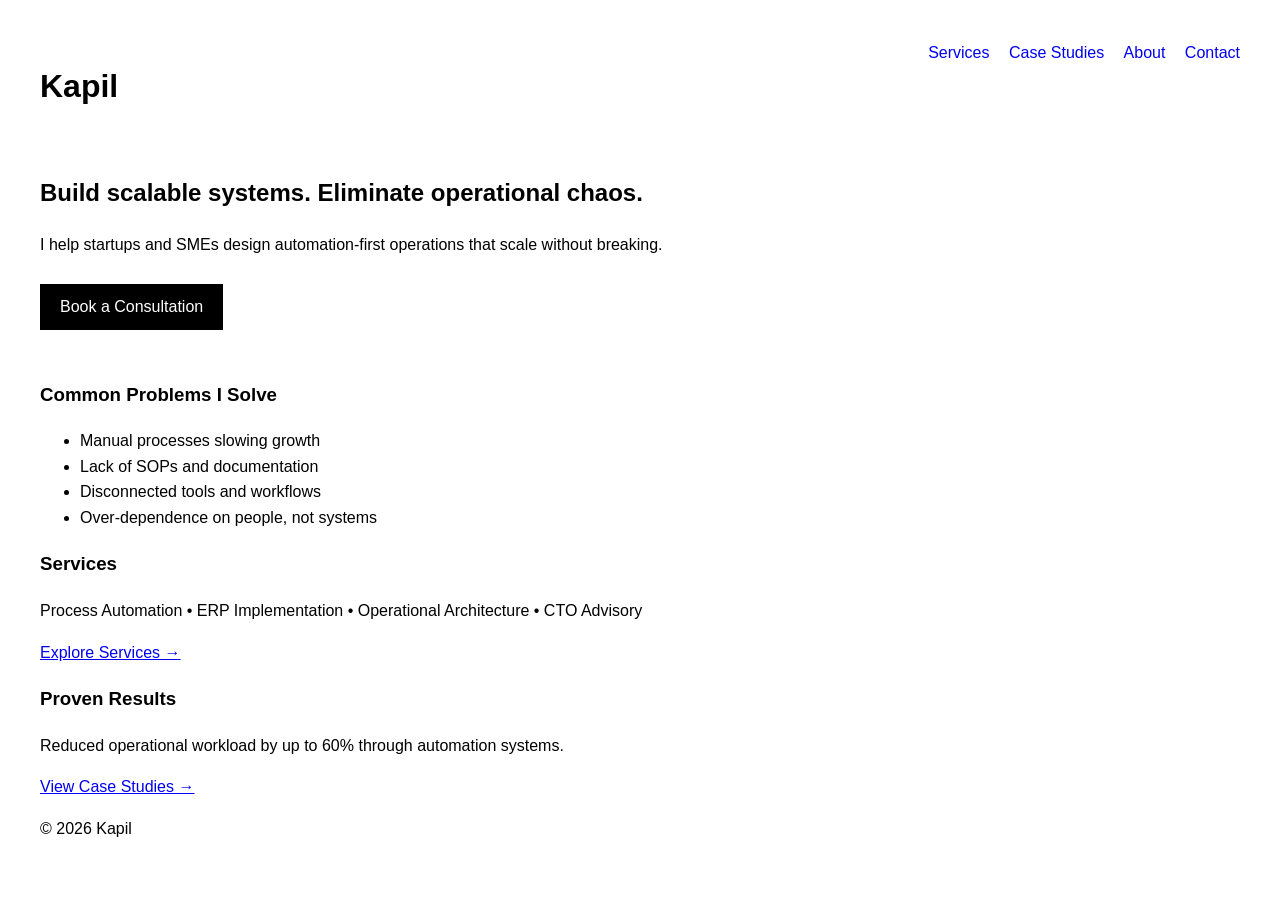
==== index.html @ b172c92c "initial services profile" ====
<!DOCTYPE html>
<html lang="en">
<head>
  <meta charset="UTF-8">
  <title>Kapil | Automation & Systems Consultant</title>
  <link rel="stylesheet" href="css/styles.css">
</head>
<body>

<header>
  <h1>Kapil</h1>
  <nav>
    <a href="services.html">Services</a>
    <a href="case-studies.html">Case Studies</a>
    <a href="about.html">About</a>
    <a href="contact.html">Contact</a>
  </nav>
</header>

<section class="hero">
  <h2>Build scalable systems. Eliminate operational chaos.</h2>
  <p>I help startups and SMEs design automation-first operations that scale without breaking.</p>
  <a href="contact.html" class="cta">Book a Consultation</a>
</section>

<section>
  <h3>Common Problems I Solve</h3>
  <ul>
    <li>Manual processes slowing growth</li>
    <li>Lack of SOPs and documentation</li>
    <li>Disconnected tools and workflows</li>
    <li>Over-dependence on people, not systems</li>
  </ul>
</section>

<section>
  <h3>Services</h3>
  <p>Process Automation • ERP Implementation • Operational Architecture • CTO Advisory</p>
  <a href="services.html">Explore Services →</a>
</section>

<section>
  <h3>Proven Results</h3>
  <p>Reduced operational workload by up to 60% through automation systems.</p>
  <a href="case-studies.html">View Case Studies →</a>
</section>

<footer>
  <p>© 2026 Kapil</p>
</footer>

</body>
</html>
---- css/styles.css ----
body {
  font-family: Arial, sans-serif;
  margin: 40px;
  line-height: 1.6;
}

header {
  display: flex;
  justify-content: space-between;
  margin-bottom: 40px;
}

nav a {
  margin-left: 15px;
  text-decoration: none;
}

.hero {
  margin-bottom: 50px;
}

.cta {
  display: inline-block;
  margin-top: 10px;
  padding: 10px 20px;
  background: black;
  color: white;
  text-decoration: none;
}
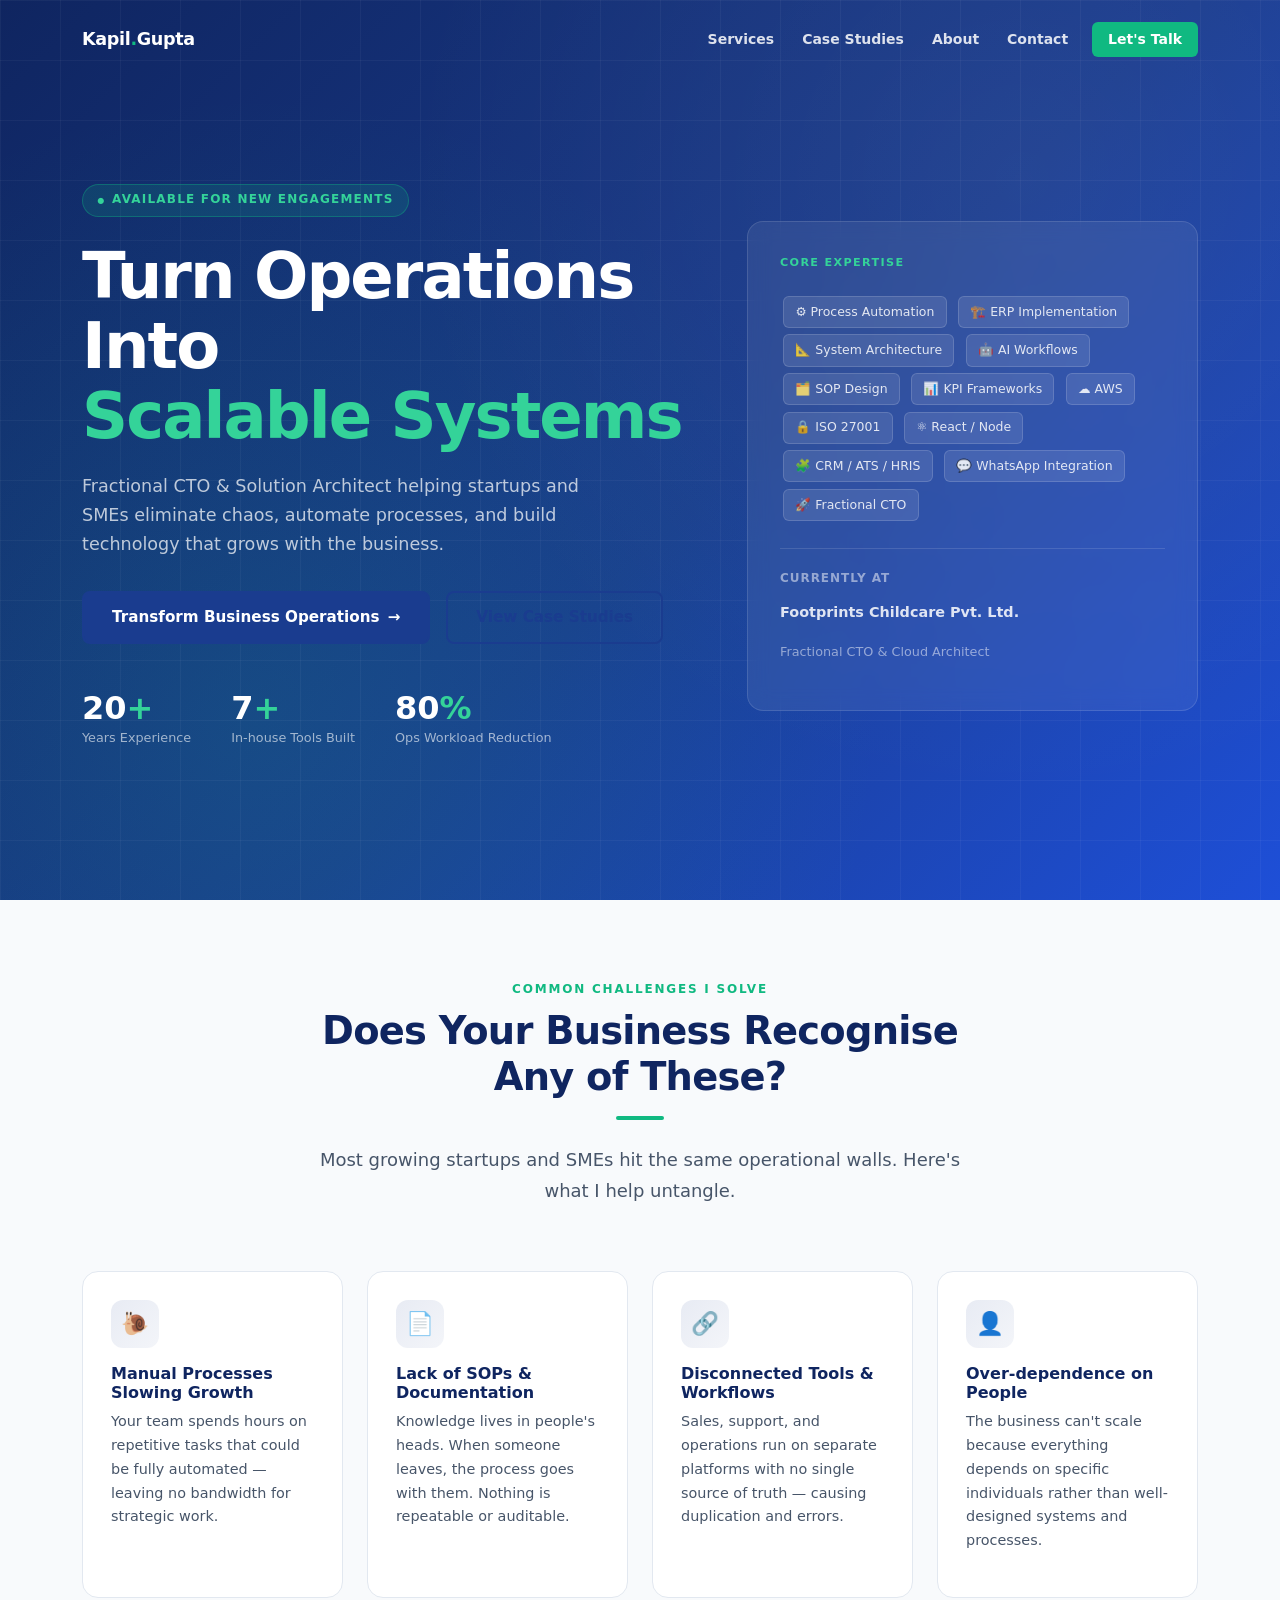
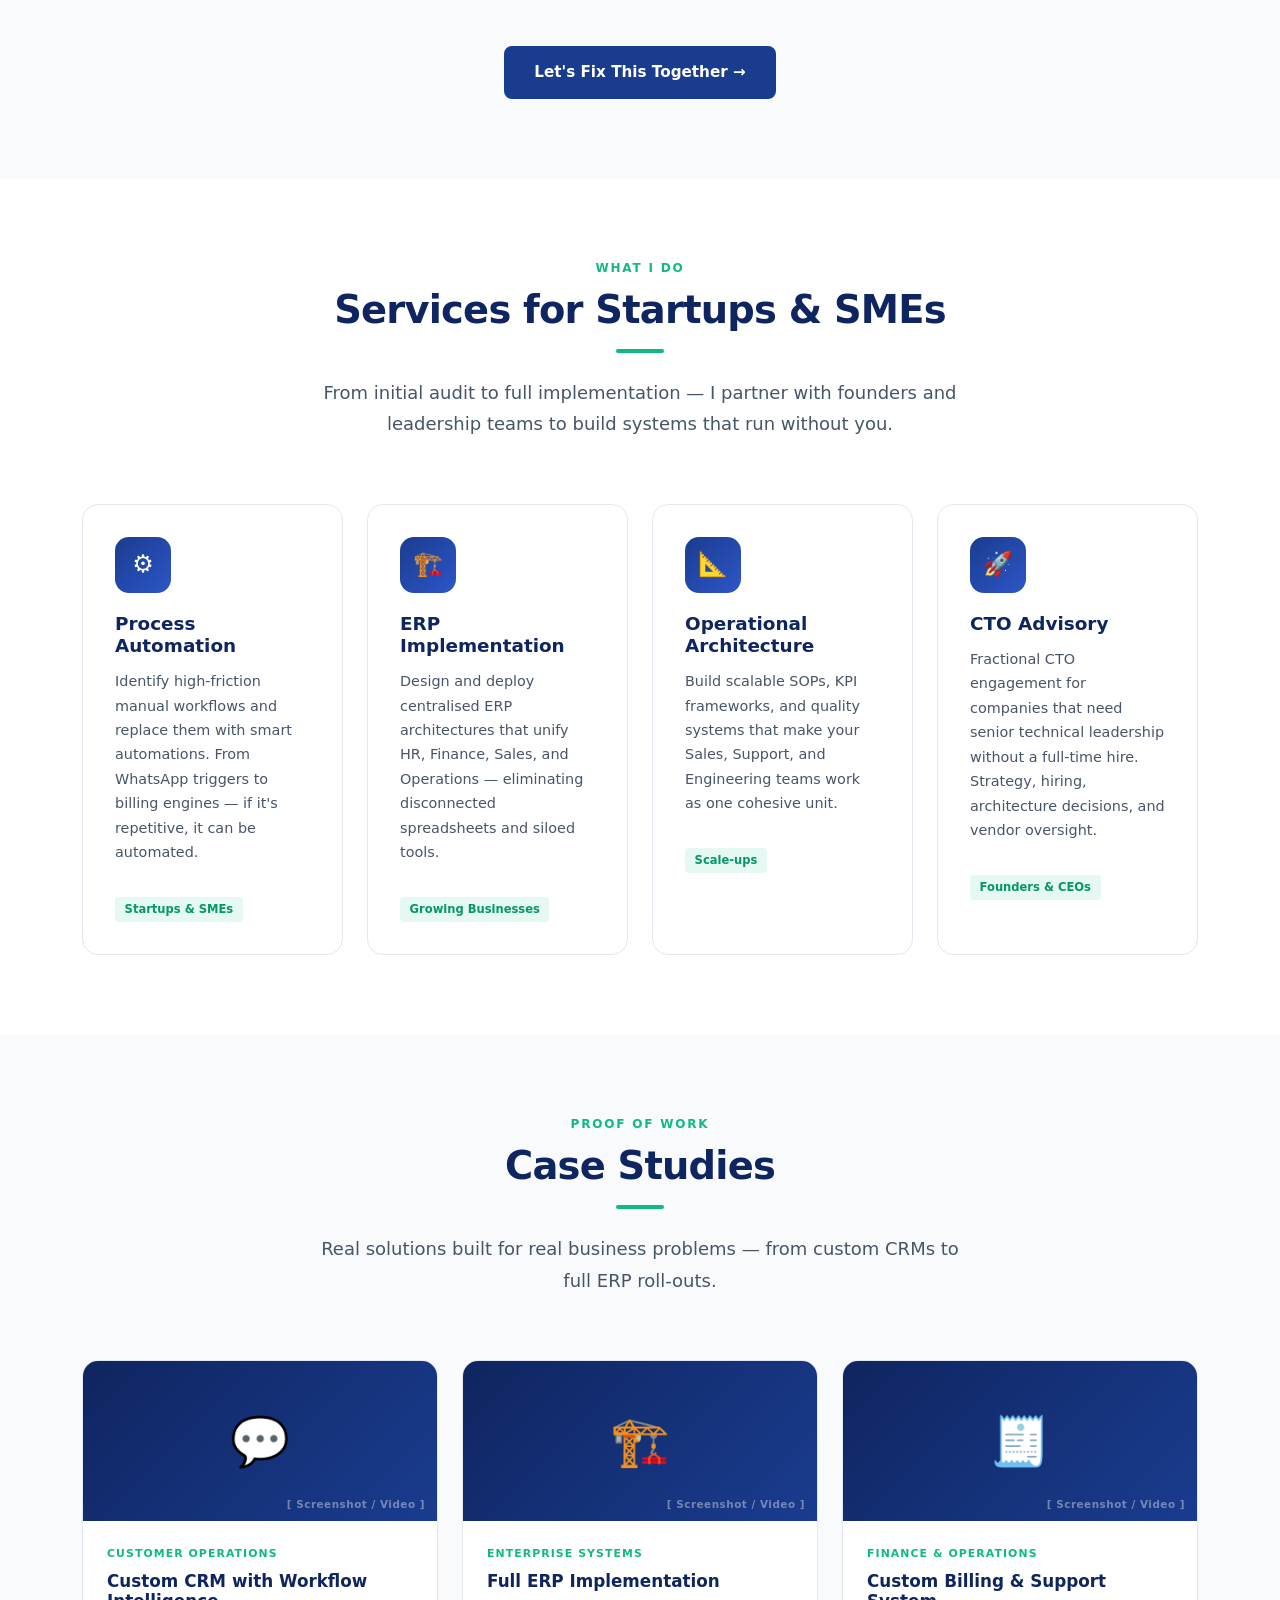
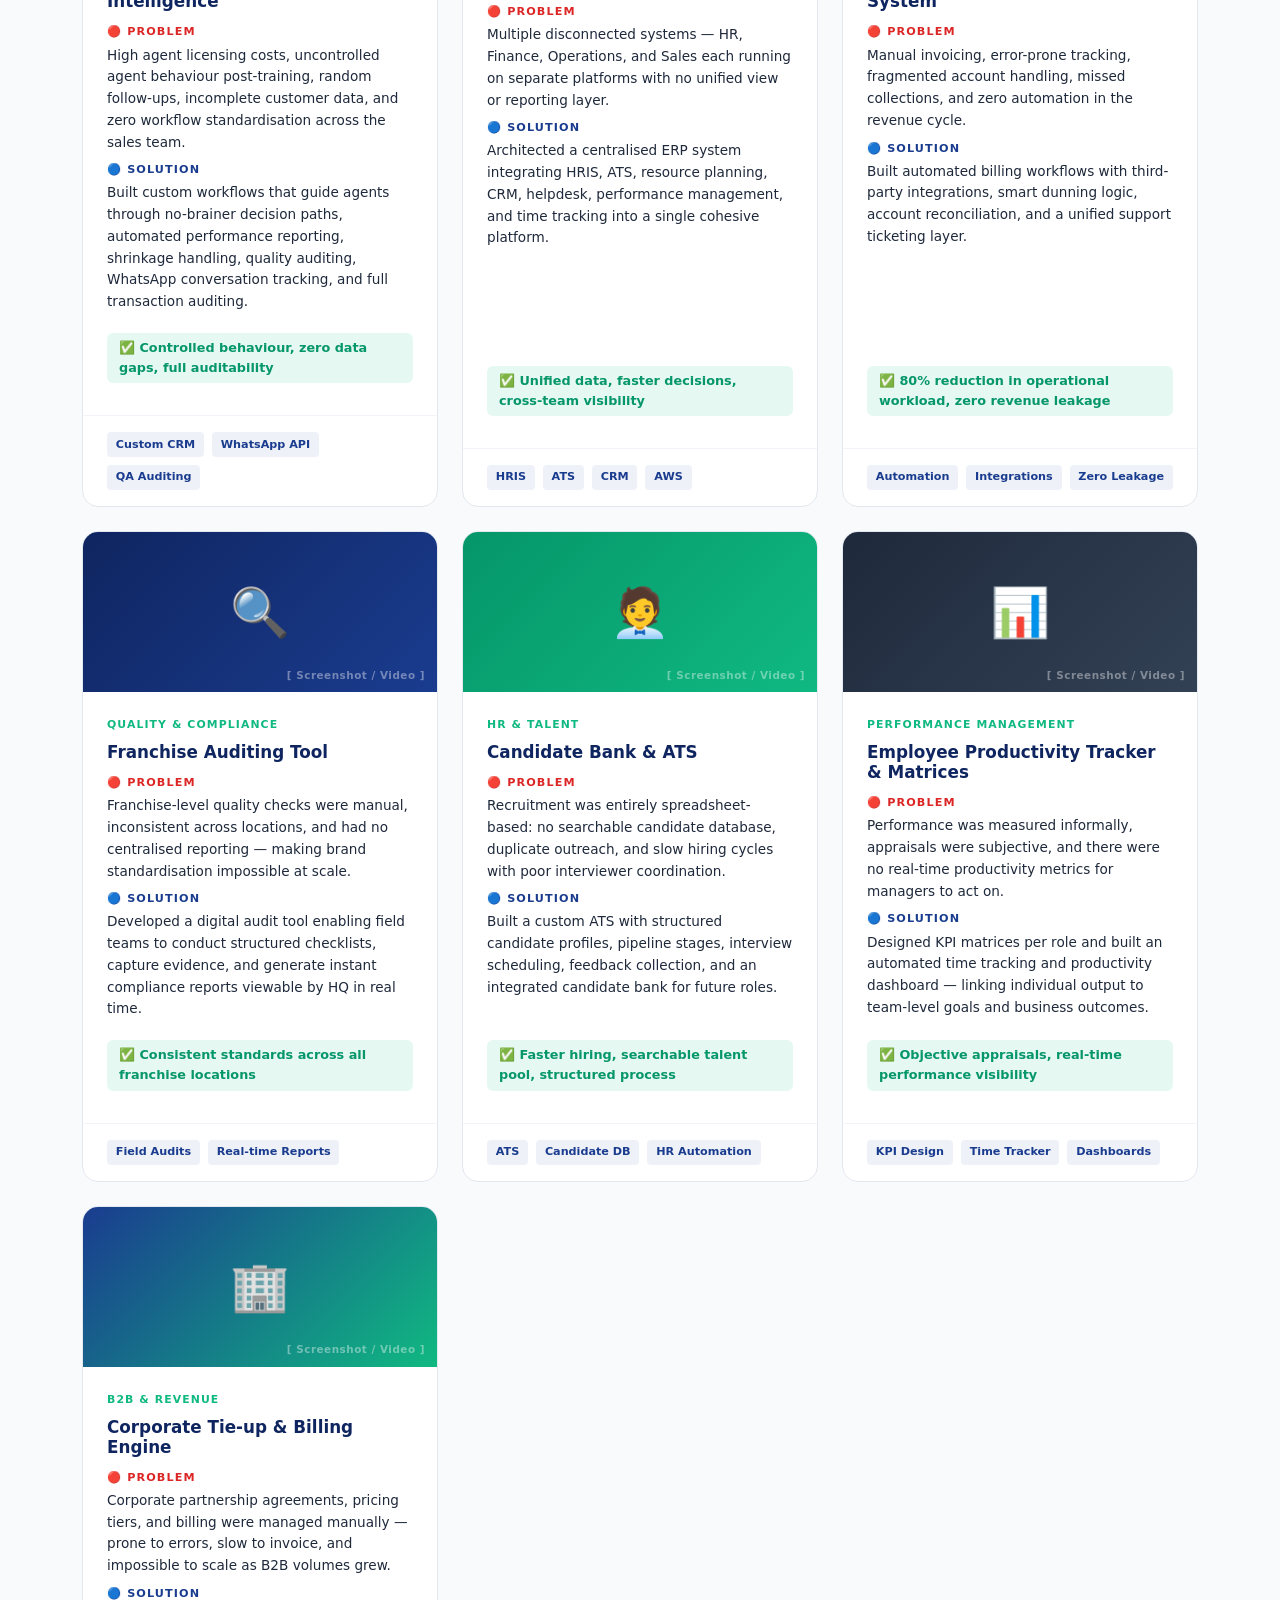
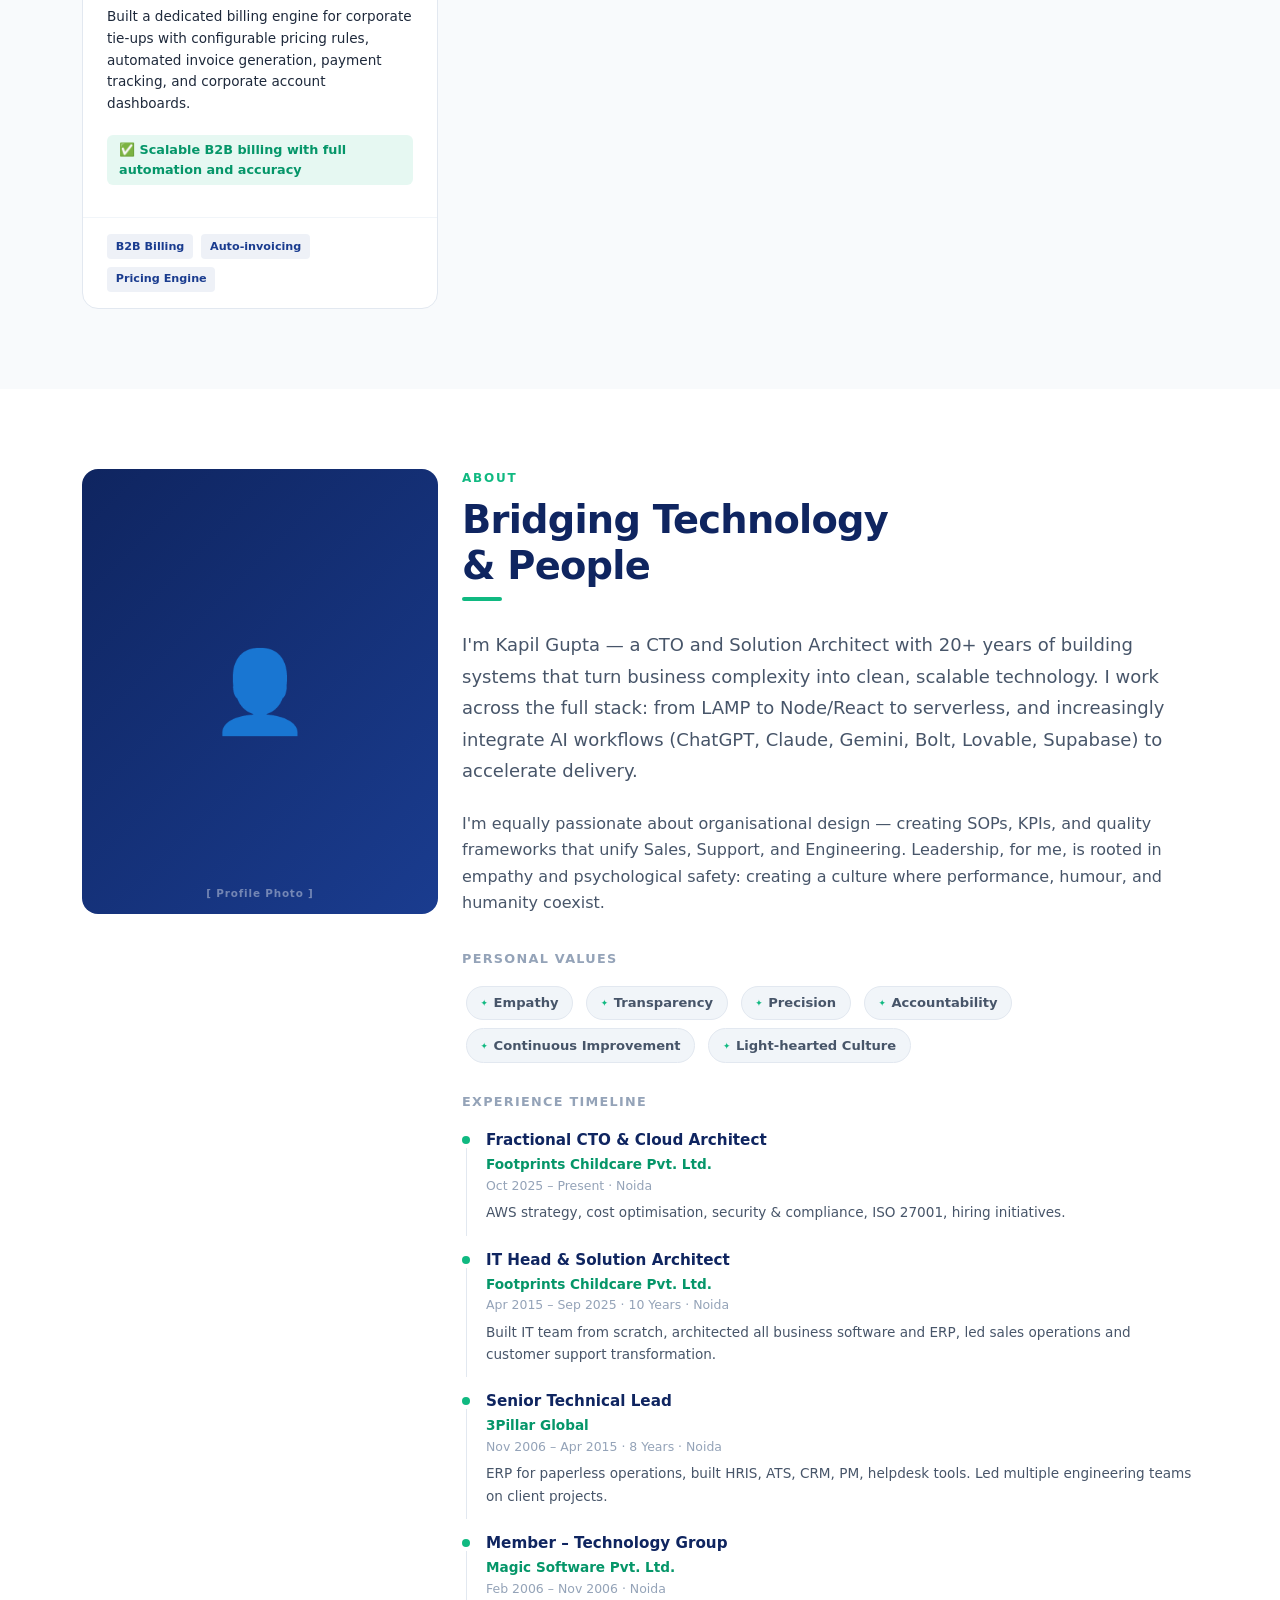
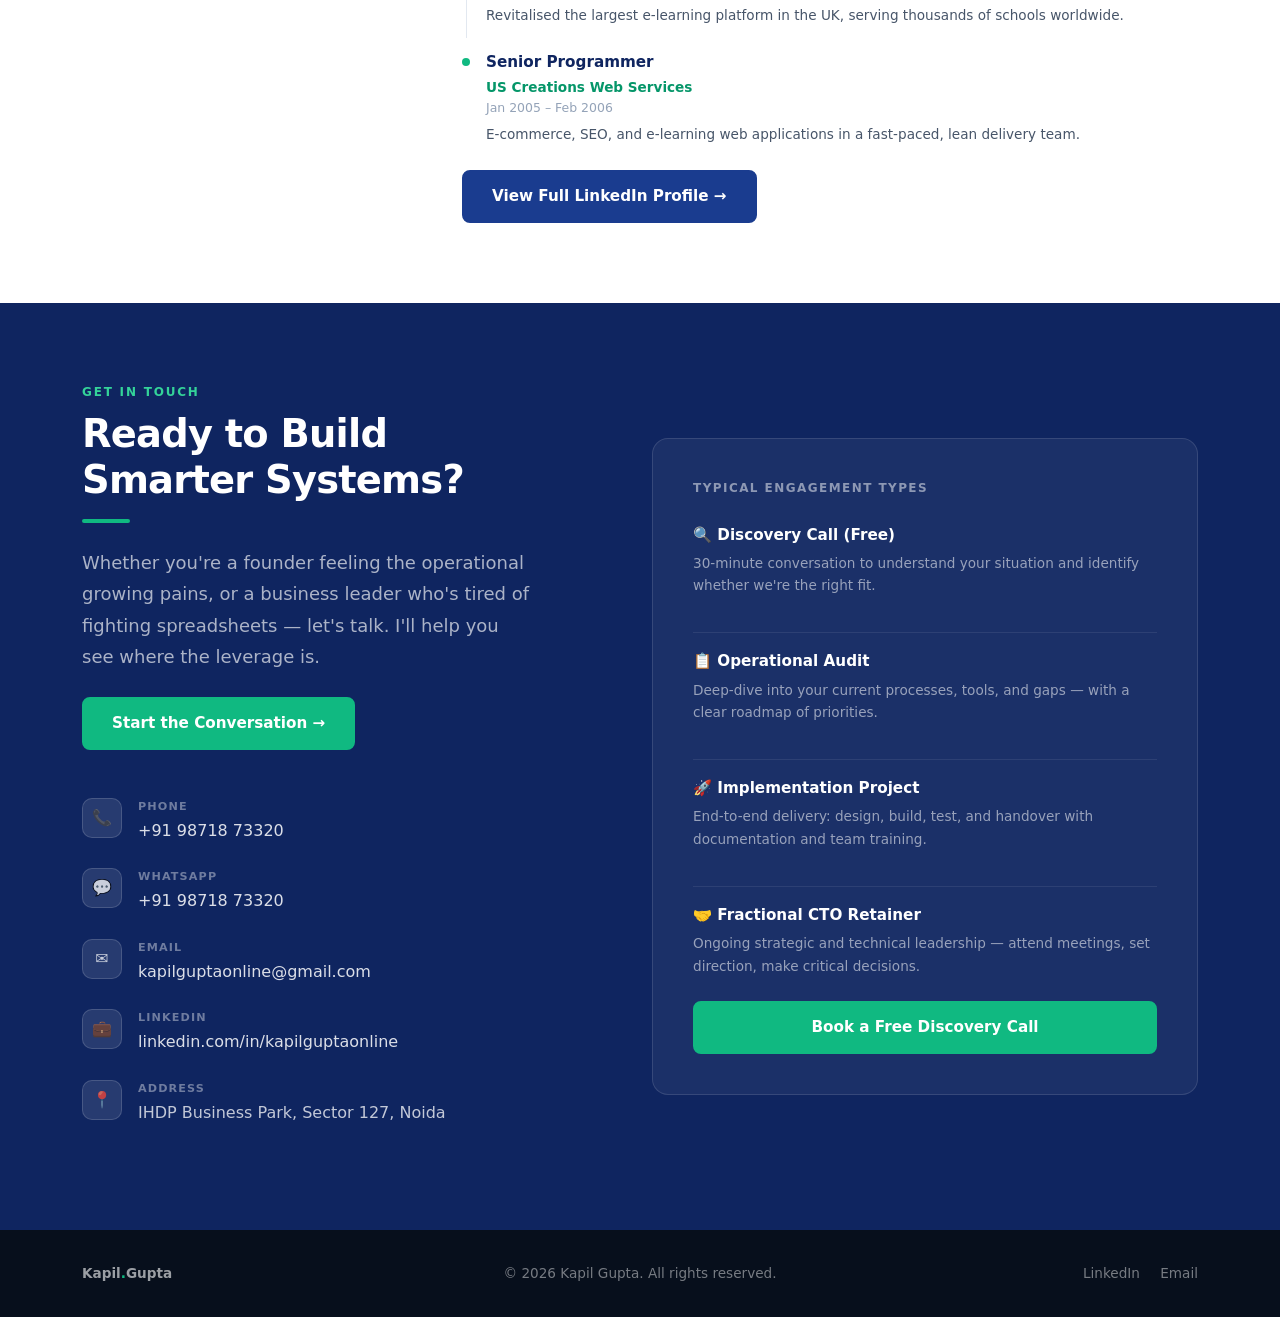
==== commit 50f14807: "personal website" ====
--- a/index.html
+++ b/index.html
@@ -2,52 +2,772 @@
 <html lang="en">
 <head>
   <meta charset="UTF-8">
-  <title>Kapil | Automation & Systems Consultant</title>
-  <link rel="stylesheet" href="css/styles.css">
+  <meta name="viewport" content="width=device-width, initial-scale=1.0">
+
+  <!-- ── SEO Meta ── -->
+  <title>Kapil Gupta | CTO & Architecture Consultant | ERP & Process Automation, Noida</title>
+  <meta name="description" content="Kapil Gupta — Fractional CTO and Solution Architect helping startups and SMEs eliminate manual processes, implement ERP systems, and build scalable operational architectures. Based in Noida, serving pan-India.">
+  <meta name="keywords" content="Fractional CTO Noida, ERP Implementation India, Process Automation Consultant, IT Consultant Startup, Solution Architect SME, Kapil Gupta">
+  <meta name="author" content="Kapil Gupta">
+  <meta name="robots" content="index, follow">
+  <link rel="canonical" href="https://kapilguptaonline.github.io/">
+
+  <!-- Open Graph -->
+  <meta property="og:type" content="website">
+  <meta property="og:url" content="https://kapilguptaonline.github.io/">
+  <meta property="og:title" content="Kapil Gupta | CTO & Architecture Consultant">
+  <meta property="og:description" content="Fractional CTO helping startups and SMEs automate operations, implement ERP, and build scalable architectures.">
+  <meta property="og:image" content="https://kapilguptaonline.github.io/assets/og-image.jpg">
+
+  <!-- Twitter Card -->
+  <meta name="twitter:card" content="summary_large_image">
+  <meta name="twitter:title" content="Kapil Gupta | CTO & Architecture Consultant">
+  <meta name="twitter:description" content="Fractional CTO helping startups and SMEs automate operations and build scalable systems.">
+
+  <!-- Schema.org JSON-LD -->
+  <script type="application/ld+json">
+  {
+    "@context": "https://schema.org",
+    "@type": "Person",
+    "name": "Kapil Gupta",
+    "jobTitle": "CTO & Solution Architect",
+    "url": "https://kapilguptaonline.github.io/",
+    "email": "kapilguptaonline@gmail.com",
+    "telephone": "+91-9871873320",
+    "address": {
+      "@type": "PostalAddress",
+      "streetAddress": "IHDP Business Park, Sector 127",
+      "addressLocality": "Noida",
+      "addressCountry": "IN"
+    },
+    "sameAs": ["https://www.linkedin.com/in/kapilguptaonline/"]
+  }
+  </script>
+
+  <!-- Bootstrap 5 -->
+  <link rel="stylesheet" href="https://cdn.jsdelivr.net/npm/bootstrap@5.3.3/dist/css/bootstrap.min.css">
+  <!-- Custom styles -->
+  <link rel="stylesheet" href="css/style.css">
 </head>
+
 <body>
 
-<header>
-  <h1>Kapil</h1>
-  <nav>
-    <a href="services.html">Services</a>
-    <a href="case-studies.html">Case Studies</a>
-    <a href="about.html">About</a>
-    <a href="contact.html">Contact</a>
+  <!-- ══════════════════════════════════════════
+       NAVBAR (partial: partials/_navbar.html)
+  ══════════════════════════════════════════ -->
+  <nav id="navbar" class="navbar navbar-expand-lg" role="navigation" aria-label="Main navigation">
+    <div class="container">
+      <a class="navbar-brand nav-brand" href="index.html">Kapil<span>.</span>Gupta</a>
+      <button class="navbar-toggler border-0" type="button"
+              data-bs-toggle="collapse" data-bs-target="#navMenu"
+              aria-controls="navMenu" aria-expanded="false" aria-label="Toggle navigation">
+        <span class="navbar-toggler-icon"></span>
+      </button>
+      <div class="collapse navbar-collapse justify-content-end" id="navMenu">
+        <ul class="navbar-nav align-items-lg-center gap-lg-1">
+          <li class="nav-item"><a class="nav-link" href="#services">Services</a></li>
+          <li class="nav-item"><a class="nav-link" href="#case-studies">Case Studies</a></li>
+          <li class="nav-item"><a class="nav-link" href="#about">About</a></li>
+          <li class="nav-item"><a class="nav-link" href="#contact">Contact</a></li>
+          <li class="nav-item ms-lg-2">
+            <a class="nav-link nav-cta" data-bs-toggle="modal" data-bs-target="#contactModal" href="#" role="button">Let's Talk</a>
+          </li>
+        </ul>
+      </div>
+    </div>
   </nav>
-</header>
-
-<section class="hero">
-  <h2>Build scalable systems. Eliminate operational chaos.</h2>
-  <p>I help startups and SMEs design automation-first operations that scale without breaking.</p>
-  <a href="contact.html" class="cta">Book a Consultation</a>
-</section>
-
-<section>
-  <h3>Common Problems I Solve</h3>
-  <ul>
-    <li>Manual processes slowing growth</li>
-    <li>Lack of SOPs and documentation</li>
-    <li>Disconnected tools and workflows</li>
-    <li>Over-dependence on people, not systems</li>
-  </ul>
-</section>
-
-<section>
-  <h3>Services</h3>
-  <p>Process Automation • ERP Implementation • Operational Architecture • CTO Advisory</p>
-  <a href="services.html">Explore Services →</a>
-</section>
-
-<section>
-  <h3>Proven Results</h3>
-  <p>Reduced operational workload by up to 60% through automation systems.</p>
-  <a href="case-studies.html">View Case Studies →</a>
-</section>
-
-<footer>
-  <p>© 2026 Kapil</p>
-</footer>
-
+
+  <!-- ══════════════════════════════════════════
+       HERO SECTION
+  ══════════════════════════════════════════ -->
+  <section id="hero" aria-label="Hero">
+    <div class="hero-grid-bg" aria-hidden="true"></div>
+    <div class="container position-relative">
+      <div class="row align-items-center gy-5">
+
+        <!-- Left: Copy -->
+        <div class="col-lg-7">
+          <div class="hero-badge" aria-label="Available for new engagements">Available for new engagements</div>
+          <h1 class="display-title hero-title">
+            Turn Operations Into<br><em>Scalable Systems</em>
+          </h1>
+          <p class="hero-subtitle">
+            Fractional CTO &amp; Solution Architect helping startups and SMEs eliminate chaos, automate processes, and build technology that grows with the business.
+          </p>
+          <div class="hero-actions">
+            <a href="#"
+               class="btn-primary"
+               data-bs-toggle="modal"
+               data-bs-target="#contactModal"
+               aria-label="Transform Business Operations - Open contact form">
+              Transform Business Operations
+              <span aria-hidden="true">→</span>
+            </a>
+            <a href="#case-studies" class="btn-secondary">View Case Studies</a>
+          </div>
+          <div class="hero-stats" role="list" aria-label="Key statistics">
+            <div class="stat-item" role="listitem">
+              <div class="stat-num">20<span>+</span></div>
+              <div class="stat-label">Years Experience</div>
+            </div>
+            <div class="stat-item" role="listitem">
+              <div class="stat-num">7<span>+</span></div>
+              <div class="stat-label">In-house Tools Built</div>
+            </div>
+            <div class="stat-item" role="listitem">
+              <div class="stat-num">80<span>%</span></div>
+              <div class="stat-label">Ops Workload Reduction</div>
+            </div>
+          </div>
+        </div>
+
+        <!-- Right: Skills Card -->
+        <div class="col-lg-5">
+          <div class="hero-card">
+            <p class="hero-card-title">Core Expertise</p>
+            <div>
+              <span class="skill-chip">⚙️ Process Automation</span>
+              <span class="skill-chip">🏗️ ERP Implementation</span>
+              <span class="skill-chip">📐 System Architecture</span>
+              <span class="skill-chip">🤖 AI Workflows</span>
+              <span class="skill-chip">🗂️ SOP Design</span>
+              <span class="skill-chip">📊 KPI Frameworks</span>
+              <span class="skill-chip">☁️ AWS</span>
+              <span class="skill-chip">🔒 ISO 27001</span>
+              <span class="skill-chip">⚛️ React / Node</span>
+              <span class="skill-chip">🧩 CRM / ATS / HRIS</span>
+              <span class="skill-chip">💬 WhatsApp Integration</span>
+              <span class="skill-chip">🚀 Fractional CTO</span>
+            </div>
+            <div style="margin-top:1.5rem;padding-top:1.25rem;border-top:1px solid rgba(255,255,255,.12);">
+              <p style="font-size:.75rem;color:rgba(255,255,255,.5);font-weight:600;letter-spacing:.08em;text-transform:uppercase;margin-bottom:.75rem;">Currently at</p>
+              <p style="color:rgba(255,255,255,.85);font-weight:600;font-size:.9rem;">Footprints Childcare Pvt. Ltd.</p>
+              <p style="color:rgba(255,255,255,.5);font-size:.8rem;">Fractional CTO &amp; Cloud Architect</p>
+            </div>
+          </div>
+        </div>
+
+      </div>
+    </div>
+  </section>
+
+  <!-- ══════════════════════════════════════════
+       PROBLEMS SECTION
+  ══════════════════════════════════════════ -->
+  <section id="problems" aria-labelledby="problems-title">
+    <div class="container">
+      <div class="row justify-content-center mb-5">
+        <div class="col-lg-7 text-center fade-up">
+          <span class="section-label">Common Challenges I Solve</span>
+          <h2 class="section-title" id="problems-title">Does Your Business Recognise Any of These?</h2>
+          <div class="section-divider mx-auto"></div>
+          <p class="lead">Most growing startups and SMEs hit the same operational walls. Here's what I help untangle.</p>
+        </div>
+      </div>
+      <div class="row g-4">
+
+        <div class="col-sm-6 col-lg-3 fade-up">
+          <div class="problem-card">
+            <div class="problem-icon">🐌</div>
+            <h5>Manual Processes Slowing Growth</h5>
+            <p>Your team spends hours on repetitive tasks that could be fully automated — leaving no bandwidth for strategic work.</p>
+          </div>
+        </div>
+
+        <div class="col-sm-6 col-lg-3 fade-up">
+          <div class="problem-card">
+            <div class="problem-icon">📄</div>
+            <h5>Lack of SOPs &amp; Documentation</h5>
+            <p>Knowledge lives in people's heads. When someone leaves, the process goes with them. Nothing is repeatable or auditable.</p>
+          </div>
+        </div>
+
+        <div class="col-sm-6 col-lg-3 fade-up">
+          <div class="problem-card">
+            <div class="problem-icon">🔗</div>
+            <h5>Disconnected Tools &amp; Workflows</h5>
+            <p>Sales, support, and operations run on separate platforms with no single source of truth — causing duplication and errors.</p>
+          </div>
+        </div>
+
+        <div class="col-sm-6 col-lg-3 fade-up">
+          <div class="problem-card">
+            <div class="problem-icon">👤</div>
+            <h5>Over-dependence on People</h5>
+            <p>The business can't scale because everything depends on specific individuals rather than well-designed systems and processes.</p>
+          </div>
+        </div>
+
+      </div><!-- /row -->
+
+      <div class="text-center mt-5 fade-up">
+        <a href="#" class="btn-primary" data-bs-toggle="modal" data-bs-target="#contactModal">
+          Let's Fix This Together →
+        </a>
+      </div>
+
+    </div>
+  </section>
+
+  <!-- ══════════════════════════════════════════
+       SERVICES SECTION
+  ══════════════════════════════════════════ -->
+  <section id="services" aria-labelledby="services-title">
+    <div class="container">
+      <div class="row justify-content-center mb-5">
+        <div class="col-lg-7 text-center fade-up">
+          <span class="section-label">What I Do</span>
+          <h2 class="section-title" id="services-title">Services for Startups &amp; SMEs</h2>
+          <div class="section-divider mx-auto"></div>
+          <p class="lead">From initial audit to full implementation — I partner with founders and leadership teams to build systems that run without you.</p>
+        </div>
+      </div>
+      <div class="row g-4">
+
+        <div class="col-sm-6 col-lg-3 fade-up">
+          <div class="service-card">
+            <div class="service-icon" aria-hidden="true">⚙️</div>
+            <h4>Process Automation</h4>
+            <p>Identify high-friction manual workflows and replace them with smart automations. From WhatsApp triggers to billing engines — if it's repetitive, it can be automated.</p>
+            <span class="service-tag">Startups &amp; SMEs</span>
+          </div>
+        </div>
+
+        <div class="col-sm-6 col-lg-3 fade-up">
+          <div class="service-card">
+            <div class="service-icon" aria-hidden="true">🏗️</div>
+            <h4>ERP Implementation</h4>
+            <p>Design and deploy centralised ERP architectures that unify HR, Finance, Sales, and Operations — eliminating disconnected spreadsheets and siloed tools.</p>
+            <span class="service-tag">Growing Businesses</span>
+          </div>
+        </div>
+
+        <div class="col-sm-6 col-lg-3 fade-up">
+          <div class="service-card">
+            <div class="service-icon" aria-hidden="true">📐</div>
+            <h4>Operational Architecture</h4>
+            <p>Build scalable SOPs, KPI frameworks, and quality systems that make your Sales, Support, and Engineering teams work as one cohesive unit.</p>
+            <span class="service-tag">Scale-ups</span>
+          </div>
+        </div>
+
+        <div class="col-sm-6 col-lg-3 fade-up">
+          <div class="service-card">
+            <div class="service-icon" aria-hidden="true">🚀</div>
+            <h4>CTO Advisory</h4>
+            <p>Fractional CTO engagement for companies that need senior technical leadership without a full-time hire. Strategy, hiring, architecture decisions, and vendor oversight.</p>
+            <span class="service-tag">Founders &amp; CEOs</span>
+          </div>
+        </div>
+
+      </div>
+    </div>
+  </section>
+
+  <!-- ══════════════════════════════════════════
+       CASE STUDIES
+  ══════════════════════════════════════════ -->
+  <section id="case-studies" aria-labelledby="case-studies-title">
+    <div class="container">
+      <div class="row justify-content-center mb-5">
+        <div class="col-lg-7 text-center fade-up">
+          <span class="section-label">Proof of Work</span>
+          <h2 class="section-title" id="case-studies-title">Case Studies</h2>
+          <div class="section-divider mx-auto"></div>
+          <p class="lead">Real solutions built for real business problems — from custom CRMs to full ERP roll-outs.</p>
+        </div>
+      </div>
+
+      <div class="row g-4">
+
+        <!-- 1. CRM -->
+        <div class="col-md-6 col-xl-4 fade-up">
+          <article class="case-card" aria-labelledby="case-crm-title">
+            <div class="case-card-media" role="img" aria-label="CRM System screenshot placeholder">
+              💬
+              <span class="case-card-media-placeholder">[ Screenshot / Video ]</span>
+            </div>
+            <div class="case-card-body">
+              <span class="case-tag">Customer Operations</span>
+              <h5 id="case-crm-title">Custom CRM with Workflow Intelligence</h5>
+              <div class="case-problem">
+                <strong>🔴 Problem</strong>
+                High agent licensing costs, uncontrolled agent behaviour post-training, random follow-ups, incomplete customer data, and zero workflow standardisation across the sales team.
+              </div>
+              <div class="case-solution">
+                <strong>🔵 Solution</strong>
+                Built custom workflows that guide agents through no-brainer decision paths, automated performance reporting, shrinkage handling, quality auditing, WhatsApp conversation tracking, and full transaction auditing.
+              </div>
+              <div class="case-result">
+                <div class="case-result-badge">✅ Controlled behaviour, zero data gaps, full auditability</div>
+              </div>
+            </div>
+            <div class="case-card-footer">
+              <span class="case-chip">Custom CRM</span>
+              <span class="case-chip">WhatsApp API</span>
+              <span class="case-chip">QA Auditing</span>
+            </div>
+          </article>
+        </div>
+
+        <!-- 2. ERP -->
+        <div class="col-md-6 col-xl-4 fade-up">
+          <article class="case-card" aria-labelledby="case-erp-title">
+            <div class="case-card-media" role="img" aria-label="ERP system screenshot placeholder">
+              🏗️
+              <span class="case-card-media-placeholder">[ Screenshot / Video ]</span>
+            </div>
+            <div class="case-card-body">
+              <span class="case-tag">Enterprise Systems</span>
+              <h5 id="case-erp-title">Full ERP Implementation</h5>
+              <div class="case-problem">
+                <strong>🔴 Problem</strong>
+                Multiple disconnected systems — HR, Finance, Operations, and Sales each running on separate platforms with no unified view or reporting layer.
+              </div>
+              <div class="case-solution">
+                <strong>🔵 Solution</strong>
+                Architected a centralised ERP system integrating HRIS, ATS, resource planning, CRM, helpdesk, performance management, and time tracking into a single cohesive platform.
+              </div>
+              <div class="case-result">
+                <div class="case-result-badge">✅ Unified data, faster decisions, cross-team visibility</div>
+              </div>
+            </div>
+            <div class="case-card-footer">
+              <span class="case-chip">HRIS</span>
+              <span class="case-chip">ATS</span>
+              <span class="case-chip">CRM</span>
+              <span class="case-chip">AWS</span>
+            </div>
+          </article>
+        </div>
+
+        <!-- 3. Billing System -->
+        <div class="col-md-6 col-xl-4 fade-up">
+          <article class="case-card" aria-labelledby="case-billing-title">
+            <div class="case-card-media" role="img" aria-label="Billing system screenshot placeholder">
+              🧾
+              <span class="case-card-media-placeholder">[ Screenshot / Video ]</span>
+            </div>
+            <div class="case-card-body">
+              <span class="case-tag">Finance &amp; Operations</span>
+              <h5 id="case-billing-title">Custom Billing &amp; Support System</h5>
+              <div class="case-problem">
+                <strong>🔴 Problem</strong>
+                Manual invoicing, error-prone tracking, fragmented account handling, missed collections, and zero automation in the revenue cycle.
+              </div>
+              <div class="case-solution">
+                <strong>🔵 Solution</strong>
+                Built automated billing workflows with third-party integrations, smart dunning logic, account reconciliation, and a unified support ticketing layer.
+              </div>
+              <div class="case-result">
+                <div class="case-result-badge">✅ 80% reduction in operational workload, zero revenue leakage</div>
+              </div>
+            </div>
+            <div class="case-card-footer">
+              <span class="case-chip">Automation</span>
+              <span class="case-chip">Integrations</span>
+              <span class="case-chip">Zero Leakage</span>
+            </div>
+          </article>
+        </div>
+
+        <!-- 4. Franchise Auditing -->
+        <div class="col-md-6 col-xl-4 fade-up">
+          <article class="case-card" aria-labelledby="case-franchise-title">
+            <div class="case-card-media" style="background:linear-gradient(135deg,#0f2560,#1a3c8f);" role="img" aria-label="Franchise audit tool screenshot placeholder">
+              🔍
+              <span class="case-card-media-placeholder">[ Screenshot / Video ]</span>
+            </div>
+            <div class="case-card-body">
+              <span class="case-tag">Quality &amp; Compliance</span>
+              <h5 id="case-franchise-title">Franchise Auditing Tool</h5>
+              <div class="case-problem">
+                <strong>🔴 Problem</strong>
+                Franchise-level quality checks were manual, inconsistent across locations, and had no centralised reporting — making brand standardisation impossible at scale.
+              </div>
+              <div class="case-solution">
+                <strong>🔵 Solution</strong>
+                Developed a digital audit tool enabling field teams to conduct structured checklists, capture evidence, and generate instant compliance reports viewable by HQ in real time.
+              </div>
+              <div class="case-result">
+                <div class="case-result-badge">✅ Consistent standards across all franchise locations</div>
+              </div>
+            </div>
+            <div class="case-card-footer">
+              <span class="case-chip">Field Audits</span>
+              <span class="case-chip">Real-time Reports</span>
+            </div>
+          </article>
+        </div>
+
+        <!-- 5. ATS / Candidate Bank -->
+        <div class="col-md-6 col-xl-4 fade-up">
+          <article class="case-card" aria-labelledby="case-ats-title">
+            <div class="case-card-media" style="background:linear-gradient(135deg,#059669,#10b981);" role="img" aria-label="ATS screenshot placeholder">
+              🧑‍💼
+              <span class="case-card-media-placeholder">[ Screenshot / Video ]</span>
+            </div>
+            <div class="case-card-body">
+              <span class="case-tag">HR &amp; Talent</span>
+              <h5 id="case-ats-title">Candidate Bank &amp; ATS</h5>
+              <div class="case-problem">
+                <strong>🔴 Problem</strong>
+                Recruitment was entirely spreadsheet-based: no searchable candidate database, duplicate outreach, and slow hiring cycles with poor interviewer coordination.
+              </div>
+              <div class="case-solution">
+                <strong>🔵 Solution</strong>
+                Built a custom ATS with structured candidate profiles, pipeline stages, interview scheduling, feedback collection, and an integrated candidate bank for future roles.
+              </div>
+              <div class="case-result">
+                <div class="case-result-badge">✅ Faster hiring, searchable talent pool, structured process</div>
+              </div>
+            </div>
+            <div class="case-card-footer">
+              <span class="case-chip">ATS</span>
+              <span class="case-chip">Candidate DB</span>
+              <span class="case-chip">HR Automation</span>
+            </div>
+          </article>
+        </div>
+
+        <!-- 6. Employee Productivity -->
+        <div class="col-md-6 col-xl-4 fade-up">
+          <article class="case-card" aria-labelledby="case-tracker-title">
+            <div class="case-card-media" style="background:linear-gradient(135deg,#1e293b,#334155);" role="img" aria-label="Productivity tracker screenshot placeholder">
+              📊
+              <span class="case-card-media-placeholder">[ Screenshot / Video ]</span>
+            </div>
+            <div class="case-card-body">
+              <span class="case-tag">Performance Management</span>
+              <h5 id="case-tracker-title">Employee Productivity Tracker &amp; Matrices</h5>
+              <div class="case-problem">
+                <strong>🔴 Problem</strong>
+                Performance was measured informally, appraisals were subjective, and there were no real-time productivity metrics for managers to act on.
+              </div>
+              <div class="case-solution">
+                <strong>🔵 Solution</strong>
+                Designed KPI matrices per role and built an automated time tracking and productivity dashboard — linking individual output to team-level goals and business outcomes.
+              </div>
+              <div class="case-result">
+                <div class="case-result-badge">✅ Objective appraisals, real-time performance visibility</div>
+              </div>
+            </div>
+            <div class="case-card-footer">
+              <span class="case-chip">KPI Design</span>
+              <span class="case-chip">Time Tracker</span>
+              <span class="case-chip">Dashboards</span>
+            </div>
+          </article>
+        </div>
+
+        <!-- 7. Corporate Tie-up & Billing Engine -->
+        <div class="col-md-6 col-xl-4 fade-up">
+          <article class="case-card" aria-labelledby="case-corp-title">
+            <div class="case-card-media" style="background:linear-gradient(135deg,#1a3c8f,#10b981);" role="img" aria-label="Corporate billing engine screenshot placeholder">
+              🏢
+              <span class="case-card-media-placeholder">[ Screenshot / Video ]</span>
+            </div>
+            <div class="case-card-body">
+              <span class="case-tag">B2B &amp; Revenue</span>
+              <h5 id="case-corp-title">Corporate Tie-up &amp; Billing Engine</h5>
+              <div class="case-problem">
+                <strong>🔴 Problem</strong>
+                Corporate partnership agreements, pricing tiers, and billing were managed manually — prone to errors, slow to invoice, and impossible to scale as B2B volumes grew.
+              </div>
+              <div class="case-solution">
+                <strong>🔵 Solution</strong>
+                Built a dedicated billing engine for corporate tie-ups with configurable pricing rules, automated invoice generation, payment tracking, and corporate account dashboards.
+              </div>
+              <div class="case-result">
+                <div class="case-result-badge">✅ Scalable B2B billing with full automation and accuracy</div>
+              </div>
+            </div>
+            <div class="case-card-footer">
+              <span class="case-chip">B2B Billing</span>
+              <span class="case-chip">Auto-invoicing</span>
+              <span class="case-chip">Pricing Engine</span>
+            </div>
+          </article>
+        </div>
+
+      </div><!-- /row -->
+    </div>
+  </section>
+
+  <!-- ══════════════════════════════════════════
+       ABOUT SECTION
+  ══════════════════════════════════════════ -->
+  <section id="about" aria-labelledby="about-title">
+    <div class="container">
+      <div class="row align-items-start gy-5">
+
+        <!-- Photo column -->
+        <div class="col-lg-4 fade-up">
+          <div class="about-photo" role="img" aria-label="Kapil Gupta profile photo placeholder">
+            👤
+            <span class="about-photo-label">[ Profile Photo ]</span>
+          </div>
+        </div>
+
+        <!-- Content column -->
+        <div class="col-lg-8 fade-up">
+          <span class="section-label">About</span>
+          <h2 class="section-title" id="about-title">Bridging Technology<br>&amp; People</h2>
+          <div class="about-accent"></div>
+
+          <p class="lead mb-4">
+            I'm Kapil Gupta — a CTO and Solution Architect with 20+ years of building systems that turn business complexity into clean, scalable technology. I work across the full stack: from LAMP to Node/React to serverless, and increasingly integrate AI workflows (ChatGPT, Claude, Gemini, Bolt, Lovable, Supabase) to accelerate delivery.
+          </p>
+          <p style="color:var(--gray-600);margin-bottom:2rem;">
+            I'm equally passionate about organisational design — creating SOPs, KPIs, and quality frameworks that unify Sales, Support, and Engineering. Leadership, for me, is rooted in empathy and psychological safety: creating a culture where performance, humour, and humanity coexist.
+          </p>
+
+          <!-- Values -->
+          <p style="font-size:.8rem;font-weight:700;letter-spacing:.1em;text-transform:uppercase;color:var(--gray-400);margin-bottom:.75rem;">Personal Values</p>
+          <div class="mb-4">
+            <span class="value-pill">Empathy</span>
+            <span class="value-pill">Transparency</span>
+            <span class="value-pill">Precision</span>
+            <span class="value-pill">Accountability</span>
+            <span class="value-pill">Continuous Improvement</span>
+            <span class="value-pill">Light-hearted Culture</span>
+          </div>
+
+          <!-- Experience Timeline -->
+          <p style="font-size:.8rem;font-weight:700;letter-spacing:.1em;text-transform:uppercase;color:var(--gray-400);margin-bottom:1rem;">Experience Timeline</p>
+          <div class="timeline">
+            <div class="timeline-item">
+              <div class="timeline-role">Fractional CTO &amp; Cloud Architect</div>
+              <div class="timeline-company">Footprints Childcare Pvt. Ltd.</div>
+              <div class="timeline-period">Oct 2025 – Present · Noida</div>
+              <div class="timeline-desc">AWS strategy, cost optimisation, security &amp; compliance, ISO 27001, hiring initiatives.</div>
+            </div>
+            <div class="timeline-item">
+              <div class="timeline-role">IT Head &amp; Solution Architect</div>
+              <div class="timeline-company">Footprints Childcare Pvt. Ltd.</div>
+              <div class="timeline-period">Apr 2015 – Sep 2025 · 10 Years · Noida</div>
+              <div class="timeline-desc">Built IT team from scratch, architected all business software and ERP, led sales operations and customer support transformation.</div>
+            </div>
+            <div class="timeline-item">
+              <div class="timeline-role">Senior Technical Lead</div>
+              <div class="timeline-company">3Pillar Global</div>
+              <div class="timeline-period">Nov 2006 – Apr 2015 · 8 Years · Noida</div>
+              <div class="timeline-desc">ERP for paperless operations, built HRIS, ATS, CRM, PM, helpdesk tools. Led multiple engineering teams on client projects.</div>
+            </div>
+            <div class="timeline-item">
+              <div class="timeline-role">Member – Technology Group</div>
+              <div class="timeline-company">Magic Software Pvt. Ltd.</div>
+              <div class="timeline-period">Feb 2006 – Nov 2006 · Noida</div>
+              <div class="timeline-desc">Revitalised the largest e-learning platform in the UK, serving thousands of schools worldwide.</div>
+            </div>
+            <div class="timeline-item">
+              <div class="timeline-role">Senior Programmer</div>
+              <div class="timeline-company">US Creations Web Services</div>
+              <div class="timeline-period">Jan 2005 – Feb 2006</div>
+              <div class="timeline-desc">E-commerce, SEO, and e-learning web applications in a fast-paced, lean delivery team.</div>
+            </div>
+          </div>
+
+          <div class="mt-4">
+            <a href="https://www.linkedin.com/in/kapilguptaonline/" target="_blank" rel="noopener" class="btn-primary">
+              View Full LinkedIn Profile →
+            </a>
+          </div>
+        </div>
+
+      </div>
+    </div>
+  </section>
+
+  <!-- ══════════════════════════════════════════
+       CONTACT SECTION
+  ══════════════════════════════════════════ -->
+  <section id="contact" aria-labelledby="contact-title">
+    <div class="container">
+      <div class="row gy-5">
+
+        <!-- Left: Intro -->
+        <div class="col-lg-5 fade-up">
+          <span class="section-label">Get in Touch</span>
+          <h2 class="section-title" id="contact-title" style="color:var(--white);">
+            Ready to Build<br>Smarter Systems?
+          </h2>
+          <div class="section-divider"></div>
+          <p class="lead mb-4" style="color:rgba(255,255,255,.65);">
+            Whether you're a founder feeling the operational growing pains, or a business leader who's tired of fighting spreadsheets — let's talk. I'll help you see where the leverage is.
+          </p>
+          <a href="#"
+             class="btn-green mb-5"
+             data-bs-toggle="modal"
+             data-bs-target="#contactModal"
+             aria-label="Open contact form">
+            Start the Conversation →
+          </a>
+
+          <!-- Contact Details -->
+          <div role="list" aria-label="Contact information">
+            <div class="contact-item" role="listitem">
+              <div class="contact-icon" aria-hidden="true">📞</div>
+              <div>
+                <span class="contact-label">Phone</span>
+                <a href="tel:+919871873320">+91 98718 73320</a>
+              </div>
+            </div>
+            <div class="contact-item" role="listitem">
+              <div class="contact-icon" aria-hidden="true">💬</div>
+              <div>
+                <span class="contact-label">WhatsApp</span>
+                <a href="https://wa.me/919871873320" target="_blank" rel="noopener">+91 98718 73320</a>
+              </div>
+            </div>
+            <div class="contact-item" role="listitem">
+              <div class="contact-icon" aria-hidden="true">✉️</div>
+              <div>
+                <span class="contact-label">Email</span>
+                <a href="mailto:kapilguptaonline@gmail.com">kapilguptaonline@gmail.com</a>
+              </div>
+            </div>
+            <div class="contact-item" role="listitem">
+              <div class="contact-icon" aria-hidden="true">💼</div>
+              <div>
+                <span class="contact-label">LinkedIn</span>
+                <a href="https://www.linkedin.com/in/kapilguptaonline/" target="_blank" rel="noopener">linkedin.com/in/kapilguptaonline</a>
+              </div>
+            </div>
+            <div class="contact-item" role="listitem">
+              <div class="contact-icon" aria-hidden="true">📍</div>
+              <div>
+                <span class="contact-label">Address</span>
+                <span>IHDP Business Park, Sector 127, Noida</span>
+              </div>
+            </div>
+          </div>
+
+        </div>
+
+        <!-- Right: Quick Contact Card -->
+        <div class="col-lg-6 offset-lg-1 fade-up d-flex align-items-center">
+          <div style="background:rgba(255,255,255,.05);border:1px solid rgba(255,255,255,.12);border-radius:var(--radius-lg);padding:2.5rem;width:100%;">
+            <p style="color:rgba(255,255,255,.5);font-size:.75rem;font-weight:700;letter-spacing:.12em;text-transform:uppercase;margin-bottom:1.5rem;">Typical Engagement Types</p>
+            <div class="mb-3" style="border-bottom:1px solid rgba(255,255,255,.08);padding-bottom:1.25rem;">
+              <p style="color:var(--white);font-weight:700;font-size:.95rem;margin-bottom:.25rem;">🔍 Discovery Call (Free)</p>
+              <p style="color:rgba(255,255,255,.55);font-size:.85rem;">30-minute conversation to understand your situation and identify whether we're the right fit.</p>
+            </div>
+            <div class="mb-3" style="border-bottom:1px solid rgba(255,255,255,.08);padding-bottom:1.25rem;">
+              <p style="color:var(--white);font-weight:700;font-size:.95rem;margin-bottom:.25rem;">📋 Operational Audit</p>
+              <p style="color:rgba(255,255,255,.55);font-size:.85rem;">Deep-dive into your current processes, tools, and gaps — with a clear roadmap of priorities.</p>
+            </div>
+            <div class="mb-3" style="border-bottom:1px solid rgba(255,255,255,.08);padding-bottom:1.25rem;">
+              <p style="color:var(--white);font-weight:700;font-size:.95rem;margin-bottom:.25rem;">🚀 Implementation Project</p>
+              <p style="color:rgba(255,255,255,.55);font-size:.85rem;">End-to-end delivery: design, build, test, and handover with documentation and team training.</p>
+            </div>
+            <div>
+              <p style="color:var(--white);font-weight:700;font-size:.95rem;margin-bottom:.25rem;">🤝 Fractional CTO Retainer</p>
+              <p style="color:rgba(255,255,255,.55);font-size:.85rem;">Ongoing strategic and technical leadership — attend meetings, set direction, make critical decisions.</p>
+            </div>
+            <div class="mt-4">
+              <a href="#" class="btn-green w-100 justify-content-center"
+                 data-bs-toggle="modal" data-bs-target="#contactModal">
+                Book a Free Discovery Call
+              </a>
+            </div>
+          </div>
+        </div>
+
+      </div>
+    </div>
+  </section>
+
+  <!-- ══════════════════════════════════════════
+       FOOTER (partial: partials/_footer.html)
+  ══════════════════════════════════════════ -->
+  <footer role="contentinfo">
+    <div class="container">
+      <div class="row align-items-center gy-2">
+        <div class="col-md-4 text-md-start text-center">
+          <span style="font-weight:700;color:rgba(255,255,255,.6);">Kapil<span style="color:#10b981;">.</span>Gupta</span>
+        </div>
+        <div class="col-md-4 text-center">
+          <p class="mb-0">&copy; <span id="footerYear"></span> Kapil Gupta. All rights reserved.</p>
+        </div>
+        <div class="col-md-4 text-md-end text-center">
+          <a href="https://www.linkedin.com/in/kapilguptaonline/" target="_blank" rel="noopener" class="me-3">LinkedIn</a>
+          <a href="mailto:kapilguptaonline@gmail.com">Email</a>
+        </div>
+      </div>
+    </div>
+    <script>document.getElementById('footerYear').textContent = new Date().getFullYear();</script>
+  </footer>
+
+  <!-- ══════════════════════════════════════════
+       CONTACT MODAL (partial: partials/_contact-modal.html)
+  ══════════════════════════════════════════ -->
+  <div class="modal fade" id="contactModal" tabindex="-1" aria-labelledby="contactModalLabel" aria-hidden="true">
+    <div class="modal-dialog modal-dialog-centered">
+      <div class="modal-content">
+        <div class="modal-header">
+          <div>
+            <p class="mb-0" style="font-size:.7rem;font-weight:700;letter-spacing:.12em;text-transform:uppercase;color:rgba(255,255,255,.55);">Get in touch</p>
+            <h5 class="modal-title" id="contactModalLabel">Transform Your Business Operations</h5>
+          </div>
+          <button type="button" class="btn-close" data-bs-dismiss="modal" aria-label="Close"></button>
+        </div>
+        <div class="modal-body">
+          <div id="successFlash" class="success-flash">
+            <div class="success-icon">✅</div>
+            <p>Message sent successfully!</p>
+            <p style="font-size:.85rem;font-weight:400;color:#065f46;margin-top:.25rem;">I'll get back to you within 24 hours.</p>
+          </div>
+          <form id="contactForm" novalidate>
+            <div id="formFields">
+              <div class="row g-3">
+                <div class="col-sm-6">
+                  <label class="form-label" for="ctName">Your Name *</label>
+                  <input type="text" class="form-control" id="ctName" name="name" placeholder="Rajan Mehra" required>
+                </div>
+                <div class="col-sm-6">
+                  <label class="form-label" for="ctCompany">Company / Startup</label>
+                  <input type="text" class="form-control" id="ctCompany" name="company" placeholder="Acme Pvt. Ltd.">
+                </div>
+                <div class="col-sm-6">
+                  <label class="form-label" for="ctEmail">Email *</label>
+                  <input type="email" class="form-control" id="ctEmail" name="email" placeholder="you@company.com" required>
+                </div>
+                <div class="col-sm-6">
+                  <label class="form-label" for="ctPhone">WhatsApp / Phone</label>
+                  <input type="tel" class="form-control" id="ctPhone" name="phone" placeholder="+91 98765 43210">
+                </div>
+                <div class="col-12">
+                  <label class="form-label" for="ctService">I need help with</label>
+                  <select class="form-select" id="ctService" name="service">
+                    <option value="">— Select a service —</option>
+                    <option>Process Automation</option>
+                    <option>ERP Implementation</option>
+                    <option>Operational Architecture</option>
+                    <option>CTO Advisory</option>
+                    <option>Other / Not sure yet</option>
+                  </select>
+                </div>
+                <div class="col-12">
+                  <label class="form-label" for="ctMessage">Tell me about your challenge *</label>
+                  <textarea class="form-control" id="ctMessage" name="message" rows="4"
+                            placeholder="Briefly describe your business challenge…" required></textarea>
+                </div>
+              </div>
+              <div class="d-flex gap-2 justify-content-end mt-4">
+                <button type="button" class="btn-secondary" data-bs-dismiss="modal">Cancel</button>
+                <button type="submit" class="btn-primary">Send Message</button>
+              </div>
+            </div>
+          </form>
+        </div>
+      </div>
+    </div>
+  </div>
+
+  <!-- Bootstrap JS -->
+  <script src="https://cdn.jsdelivr.net/npm/bootstrap@5.3.3/dist/js/bootstrap.bundle.min.js"></script>
+  <!-- Custom JS -->
+  <script src="js/main.js"></script>
 </body>
-</html>+</html>
--- a/css/style.css
+++ b/css/style.css
@@ -0,0 +1,584 @@
+/* =============================================
+   KAPIL GUPTA – Personal Site Stylesheet
+   Theme: Minimalist | Royal Blue + Emerald Green
+   ============================================= */
+
+:root {
+  --blue:        #1a3c8f;
+  --blue-dark:   #0f2560;
+  --blue-light:  #2d56c8;
+  --green:       #10b981;
+  --green-dark:  #059669;
+  --green-light: #34d399;
+  --white:       #ffffff;
+  --off-white:   #f8fafc;
+  --gray-50:     #f8fafc;
+  --gray-100:    #f1f5f9;
+  --gray-200:    #e2e8f0;
+  --gray-400:    #94a3b8;
+  --gray-600:    #475569;
+  --gray-800:    #1e293b;
+  --text:        #1e293b;
+  --radius:      8px;
+  --radius-lg:   16px;
+  --shadow-sm:   0 1px 3px rgba(0,0,0,.08);
+  --shadow:      0 4px 20px rgba(26,60,143,.10);
+  --shadow-lg:   0 12px 40px rgba(26,60,143,.15);
+  --transition:  .25s ease;
+  --font:        ui-sans-serif, system-ui, sans-serif;
+}
+
+*, *::before, *::after { box-sizing: border-box; margin: 0; padding: 0; }
+
+html { scroll-behavior: smooth; font-size: 16px; }
+
+body {
+  font-family: var(--font);
+  color: var(--text);
+  background: var(--white);
+  line-height: 1.65;
+  -webkit-font-smoothing: antialiased;
+}
+
+img { max-width: 100%; height: auto; display: block; }
+
+a { color: var(--blue); text-decoration: none; transition: color var(--transition); }
+a:hover { color: var(--green); }
+
+/* ── Typography ──────────────────────────────── */
+.display-title {
+  font-size: clamp(2.4rem, 5vw, 4rem);
+  font-weight: 800;
+  letter-spacing: -0.03em;
+  line-height: 1.1;
+}
+.section-title {
+  font-size: clamp(1.6rem, 3vw, 2.4rem);
+  font-weight: 700;
+  letter-spacing: -0.02em;
+  line-height: 1.2;
+  color: var(--blue-dark);
+}
+.section-label {
+  font-size: .75rem;
+  font-weight: 700;
+  letter-spacing: .15em;
+  text-transform: uppercase;
+  color: var(--green);
+  display: block;
+  margin-bottom: .5rem;
+}
+.lead {
+  font-size: 1.125rem;
+  color: var(--gray-600);
+  line-height: 1.75;
+}
+
+/* ── Buttons ─────────────────────────────────── */
+.btn-primary {
+  display: inline-flex;
+  align-items: center;
+  gap: .5rem;
+  background: var(--blue);
+  color: var(--white) !important;
+  padding: .75rem 1.75rem;
+  border-radius: var(--radius);
+  font-weight: 600;
+  font-size: .95rem;
+  border: 2px solid var(--blue);
+  cursor: pointer;
+  transition: background var(--transition), transform var(--transition), box-shadow var(--transition);
+}
+.btn-primary:hover {
+  background: var(--blue-dark);
+  border-color: var(--blue-dark);
+  transform: translateY(-1px);
+  box-shadow: var(--shadow);
+}
+.btn-secondary {
+  display: inline-flex;
+  align-items: center;
+  gap: .5rem;
+  background: transparent;
+  color: var(--blue) !important;
+  padding: .75rem 1.75rem;
+  border-radius: var(--radius);
+  font-weight: 600;
+  font-size: .95rem;
+  border: 2px solid var(--blue);
+  cursor: pointer;
+  transition: all var(--transition);
+}
+.btn-secondary:hover {
+  background: var(--blue);
+  color: var(--white) !important;
+  transform: translateY(-1px);
+}
+.btn-green {
+  display: inline-flex;
+  align-items: center;
+  gap: .5rem;
+  background: var(--green);
+  color: var(--white) !important;
+  padding: .75rem 1.75rem;
+  border-radius: var(--radius);
+  font-weight: 600;
+  font-size: .95rem;
+  border: 2px solid var(--green);
+  cursor: pointer;
+  transition: all var(--transition);
+}
+.btn-green:hover {
+  background: var(--green-dark);
+  border-color: var(--green-dark);
+  transform: translateY(-1px);
+  box-shadow: 0 4px 16px rgba(16,185,129,.3);
+}
+
+/* ── Navbar ──────────────────────────────────── */
+#navbar {
+  position: fixed;
+  top: 0; left: 0; right: 0;
+  z-index: 1000;
+  transition: background var(--transition), box-shadow var(--transition), padding var(--transition);
+  padding: 1.25rem 0;
+}
+#navbar.scrolled {
+  background: rgba(255,255,255,.96);
+  backdrop-filter: blur(12px);
+  box-shadow: 0 1px 0 var(--gray-200), var(--shadow-sm);
+  padding: .75rem 0;
+}
+.nav-brand {
+  font-weight: 800;
+  font-size: 1.1rem;
+  letter-spacing: -0.02em;
+  color: var(--white);
+  transition: color var(--transition);
+}
+.nav-brand span { color: var(--green); }
+#navbar.scrolled .nav-brand { color: var(--blue-dark); }
+.nav-link {
+  font-size: .875rem;
+  font-weight: 600;
+  color: rgba(255,255,255,.85) !important;
+  padding: .4rem .75rem !important;
+  border-radius: 6px;
+  transition: color var(--transition), background var(--transition);
+}
+.nav-link:hover { color: var(--white) !important; background: rgba(255,255,255,.12); }
+#navbar.scrolled .nav-link { color: var(--gray-600) !important; }
+#navbar.scrolled .nav-link:hover { color: var(--blue) !important; background: var(--gray-100); }
+.nav-cta {
+  background: var(--green) !important;
+  color: var(--white) !important;
+  border-radius: 6px;
+  font-size: .875rem;
+  font-weight: 600;
+  padding: .4rem 1rem !important;
+  transition: background var(--transition);
+}
+.nav-cta:hover { background: var(--green-dark) !important; }
+.navbar-toggler { border-color: rgba(255,255,255,.4); }
+.navbar-toggler-icon { filter: invert(1); }
+#navbar.scrolled .navbar-toggler-icon { filter: none; }
+
+/* ── Hero ────────────────────────────────────── */
+#hero {
+  min-height: 100vh;
+  display: flex;
+  align-items: center;
+  background: linear-gradient(135deg, var(--blue-dark) 0%, var(--blue) 55%, #1e4fd8 100%);
+  position: relative;
+  overflow: hidden;
+  padding: 7rem 0 5rem;
+}
+#hero::before {
+  content: '';
+  position: absolute;
+  inset: 0;
+  background-image: radial-gradient(circle at 20% 80%, rgba(16,185,129,.15) 0%, transparent 50%),
+                    radial-gradient(circle at 80% 20%, rgba(255,255,255,.05) 0%, transparent 50%);
+}
+.hero-grid-bg {
+  position: absolute;
+  inset: 0;
+  background-image: linear-gradient(rgba(255,255,255,.04) 1px, transparent 1px),
+                    linear-gradient(90deg, rgba(255,255,255,.04) 1px, transparent 1px);
+  background-size: 60px 60px;
+  pointer-events: none;
+}
+.hero-badge {
+  display: inline-flex;
+  align-items: center;
+  gap: .4rem;
+  background: rgba(16,185,129,.15);
+  border: 1px solid rgba(16,185,129,.35);
+  color: var(--green-light);
+  font-size: .75rem;
+  font-weight: 700;
+  letter-spacing: .1em;
+  text-transform: uppercase;
+  padding: .35rem .9rem;
+  border-radius: 99px;
+  margin-bottom: 1.5rem;
+}
+.hero-badge::before { content: '●'; font-size: .5rem; animation: pulse 2s infinite; }
+@keyframes pulse { 0%,100%{opacity:1} 50%{opacity:.4} }
+.hero-title { color: var(--white); margin-bottom: 1.25rem; }
+.hero-title em { font-style: normal; color: var(--green-light); }
+.hero-subtitle { color: rgba(255,255,255,.72); max-width: 520px; margin-bottom: 2rem; font-size: 1.1rem; }
+.hero-actions { display: flex; gap: 1rem; flex-wrap: wrap; align-items: center; margin-bottom: 3rem; }
+.hero-stats { display: flex; gap: 2.5rem; flex-wrap: wrap; }
+.stat-item {}
+.stat-num {
+  font-size: 2rem;
+  font-weight: 800;
+  color: var(--white);
+  line-height: 1;
+}
+.stat-num span { color: var(--green-light); }
+.stat-label { font-size: .8rem; color: rgba(255,255,255,.6); margin-top: .2rem; }
+.hero-card {
+  background: rgba(255,255,255,.07);
+  border: 1px solid rgba(255,255,255,.12);
+  border-radius: var(--radius-lg);
+  backdrop-filter: blur(10px);
+  padding: 2rem;
+}
+.hero-card-title {
+  font-size: .7rem;
+  font-weight: 700;
+  letter-spacing: .12em;
+  text-transform: uppercase;
+  color: var(--green-light);
+  margin-bottom: 1.25rem;
+}
+.skill-chip {
+  display: inline-block;
+  background: rgba(255,255,255,.1);
+  border: 1px solid rgba(255,255,255,.15);
+  color: rgba(255,255,255,.85);
+  font-size: .78rem;
+  font-weight: 500;
+  padding: .3rem .7rem;
+  border-radius: 6px;
+  margin: .2rem;
+}
+
+/* ── Problems Section ────────────────────────── */
+#problems { padding: 5rem 0; background: var(--off-white); }
+.problem-card {
+  background: var(--white);
+  border: 1px solid var(--gray-200);
+  border-radius: var(--radius-lg);
+  padding: 1.75rem;
+  height: 100%;
+  transition: transform var(--transition), box-shadow var(--transition), border-color var(--transition);
+  position: relative;
+  overflow: hidden;
+}
+.problem-card::before {
+  content: '';
+  position: absolute;
+  top: 0; left: 0; right: 0;
+  height: 3px;
+  background: var(--blue);
+  transform: scaleX(0);
+  transition: transform var(--transition);
+  transform-origin: left;
+}
+.problem-card:hover { transform: translateY(-4px); box-shadow: var(--shadow-lg); border-color: var(--gray-300); }
+.problem-card:hover::before { transform: scaleX(1); }
+.problem-icon {
+  width: 48px; height: 48px;
+  border-radius: 12px;
+  background: linear-gradient(135deg, rgba(26,60,143,.1), rgba(26,60,143,.05));
+  display: flex; align-items: center; justify-content: center;
+  font-size: 1.4rem;
+  margin-bottom: 1rem;
+}
+.problem-card h5 { font-size: 1rem; font-weight: 700; color: var(--blue-dark); margin-bottom: .5rem; }
+.problem-card p { font-size: .9rem; color: var(--gray-600); }
+
+/* ── Services ────────────────────────────────── */
+#services { padding: 5rem 0; }
+.service-card {
+  border: 1px solid var(--gray-200);
+  border-radius: var(--radius-lg);
+  padding: 2rem;
+  height: 100%;
+  transition: transform var(--transition), box-shadow var(--transition), border-color var(--transition);
+  background: var(--white);
+}
+.service-card:hover {
+  transform: translateY(-6px);
+  box-shadow: var(--shadow-lg);
+  border-color: var(--blue-light);
+}
+.service-icon {
+  width: 56px; height: 56px;
+  border-radius: 14px;
+  background: linear-gradient(135deg, var(--blue), var(--blue-light));
+  display: flex; align-items: center; justify-content: center;
+  font-size: 1.5rem;
+  margin-bottom: 1.25rem;
+  color: white;
+}
+.service-card h4 { font-size: 1.15rem; font-weight: 700; color: var(--blue-dark); margin-bottom: .75rem; }
+.service-card p { font-size: .9rem; color: var(--gray-600); line-height: 1.7; }
+.service-tag {
+  display: inline-block;
+  background: rgba(16,185,129,.1);
+  color: var(--green-dark);
+  font-size: .72rem;
+  font-weight: 600;
+  padding: .2rem .6rem;
+  border-radius: 4px;
+  margin-top: 1rem;
+}
+
+/* ── Case Studies ────────────────────────────── */
+#case-studies { padding: 5rem 0; background: var(--off-white); }
+.case-card {
+  background: var(--white);
+  border: 1px solid var(--gray-200);
+  border-radius: var(--radius-lg);
+  overflow: hidden;
+  height: 100%;
+  transition: transform var(--transition), box-shadow var(--transition);
+  display: flex;
+  flex-direction: column;
+}
+.case-card:hover { transform: translateY(-4px); box-shadow: var(--shadow-lg); }
+.case-card-media {
+  background: linear-gradient(135deg, var(--blue-dark), var(--blue));
+  height: 160px;
+  display: flex; align-items: center; justify-content: center;
+  font-size: 3rem;
+  position: relative;
+  overflow: hidden;
+}
+.case-card-media-placeholder {
+  position: absolute;
+  bottom: .5rem; right: .75rem;
+  font-size: .65rem;
+  color: rgba(255,255,255,.4);
+  font-weight: 600;
+  letter-spacing: .05em;
+}
+.case-card-body { padding: 1.5rem; flex: 1; display: flex; flex-direction: column; }
+.case-tag {
+  font-size: .68rem;
+  font-weight: 700;
+  letter-spacing: .1em;
+  text-transform: uppercase;
+  color: var(--green);
+  margin-bottom: .5rem;
+}
+.case-card-body h5 { font-size: 1.05rem; font-weight: 700; color: var(--blue-dark); margin-bottom: .75rem; }
+.case-problem, .case-solution, .case-result {
+  font-size: .85rem; line-height: 1.6; margin-bottom: .5rem;
+}
+.case-problem strong, .case-solution strong, .case-result strong {
+  display: block;
+  font-size: .7rem;
+  font-weight: 700;
+  letter-spacing: .1em;
+  text-transform: uppercase;
+  margin-bottom: .2rem;
+}
+.case-problem strong { color: #dc2626; }
+.case-solution strong { color: var(--blue); }
+.case-result strong { color: var(--green-dark); }
+.case-result { margin-top: auto; padding-top: .75rem; }
+.case-result-badge {
+  display: inline-flex;
+  align-items: center;
+  gap: .35rem;
+  background: rgba(16,185,129,.1);
+  color: var(--green-dark);
+  font-size: .8rem;
+  font-weight: 700;
+  padding: .3rem .75rem;
+  border-radius: 6px;
+}
+.case-card-footer {
+  padding: 1rem 1.5rem;
+  border-top: 1px solid var(--gray-100);
+  display: flex; gap: .5rem; flex-wrap: wrap;
+}
+.case-chip {
+  font-size: .7rem;
+  font-weight: 600;
+  color: var(--blue);
+  background: rgba(26,60,143,.07);
+  padding: .2rem .55rem;
+  border-radius: 4px;
+}
+
+/* ── About ───────────────────────────────────── */
+#about { padding: 5rem 0; }
+.about-photo {
+  width: 100%;
+  aspect-ratio: 4/5;
+  border-radius: var(--radius-lg);
+  background: linear-gradient(135deg, var(--blue-dark), var(--blue));
+  display: flex; align-items: center; justify-content: center;
+  font-size: 5rem;
+  position: relative;
+  overflow: hidden;
+}
+.about-photo-label {
+  position: absolute;
+  bottom: .75rem; left: 50%; transform: translateX(-50%);
+  font-size: .65rem;
+  color: rgba(255,255,255,.4);
+  font-weight: 600;
+  letter-spacing: .08em;
+  white-space: nowrap;
+}
+.about-accent {
+  display: inline-block;
+  width: 40px; height: 4px;
+  background: var(--green);
+  border-radius: 2px;
+  margin-bottom: 1.25rem;
+}
+.value-pill {
+  display: inline-flex;
+  align-items: center;
+  gap: .35rem;
+  background: var(--gray-100);
+  border: 1px solid var(--gray-200);
+  color: var(--gray-600);
+  font-size: .82rem;
+  font-weight: 600;
+  padding: .35rem .85rem;
+  border-radius: 99px;
+  margin: .25rem;
+}
+.value-pill::before { content: '✦'; font-size: .55rem; color: var(--green); }
+.timeline-item { position: relative; padding-left: 1.5rem; margin-bottom: 1.5rem; }
+.timeline-item::before {
+  content: '';
+  position: absolute;
+  left: 0; top: .5rem;
+  width: 8px; height: 8px;
+  border-radius: 50%;
+  background: var(--green);
+}
+.timeline-item::after {
+  content: '';
+  position: absolute;
+  left: 3.5px; top: 1.25rem;
+  width: 1px; height: calc(100% - .5rem);
+  background: var(--gray-200);
+}
+.timeline-item:last-child::after { display: none; }
+.timeline-role { font-weight: 700; color: var(--blue-dark); font-size: .95rem; }
+.timeline-company { color: var(--green-dark); font-size: .85rem; font-weight: 600; }
+.timeline-period { color: var(--gray-400); font-size: .78rem; margin-bottom: .3rem; }
+.timeline-desc { color: var(--gray-600); font-size: .85rem; }
+
+/* ── Contact ─────────────────────────────────── */
+#contact { padding: 5rem 0; background: var(--blue-dark); }
+#contact .section-label { color: var(--green-light); }
+#contact .section-title { color: var(--white); }
+#contact .lead { color: rgba(255,255,255,.65); }
+.contact-item {
+  display: flex;
+  align-items: flex-start;
+  gap: 1rem;
+  margin-bottom: 1.5rem;
+  color: rgba(255,255,255,.75);
+}
+.contact-icon {
+  width: 40px; height: 40px;
+  border-radius: 10px;
+  background: rgba(255,255,255,.1);
+  border: 1px solid rgba(255,255,255,.15);
+  display: flex; align-items: center; justify-content: center;
+  font-size: 1rem;
+  flex-shrink: 0;
+}
+.contact-item a { color: rgba(255,255,255,.85); }
+.contact-item a:hover { color: var(--green-light); }
+.contact-label { font-size: .7rem; font-weight: 700; letter-spacing: .1em; text-transform: uppercase; color: rgba(255,255,255,.4); display: block; margin-bottom: .1rem; }
+
+/* ── Footer ──────────────────────────────────── */
+footer {
+  background: #070f1c;
+  color: rgba(255,255,255,.45);
+  padding: 2rem 0;
+  font-size: .85rem;
+  text-align: center;
+}
+footer a { color: rgba(255,255,255,.45); }
+footer a:hover { color: var(--green-light); }
+
+/* ── Modal / Popover ─────────────────────────── */
+.modal-content {
+  border: none;
+  border-radius: var(--radius-lg);
+  overflow: hidden;
+}
+.modal-header {
+  background: linear-gradient(135deg, var(--blue-dark), var(--blue));
+  border: none;
+  padding: 1.75rem 2rem;
+}
+.modal-title { color: var(--white); font-weight: 700; }
+.modal-header .btn-close { filter: invert(1); }
+.modal-body { padding: 2rem; }
+.form-label { font-size: .85rem; font-weight: 600; color: var(--gray-800); margin-bottom: .35rem; }
+.form-control, .form-select {
+  border: 1.5px solid var(--gray-200);
+  border-radius: var(--radius);
+  font-size: .9rem;
+  padding: .6rem 1rem;
+  transition: border-color var(--transition), box-shadow var(--transition);
+}
+.form-control:focus, .form-select:focus {
+  border-color: var(--blue);
+  box-shadow: 0 0 0 3px rgba(26,60,143,.12);
+  outline: none;
+}
+.success-flash {
+  display: none;
+  background: linear-gradient(135deg, rgba(16,185,129,.15), rgba(16,185,129,.05));
+  border: 1.5px solid rgba(16,185,129,.4);
+  border-radius: var(--radius);
+  padding: 1.5rem;
+  text-align: center;
+  color: var(--green-dark);
+}
+.success-flash .success-icon { font-size: 2.5rem; margin-bottom: .5rem; }
+.success-flash p { font-weight: 600; font-size: 1rem; }
+
+/* ── Utilities ───────────────────────────────── */
+.section-divider {
+  width: 48px; height: 4px;
+  background: var(--green);
+  border-radius: 2px;
+  margin: 1rem 0 1.5rem;
+}
+.text-green { color: var(--green) !important; }
+.text-blue { color: var(--blue) !important; }
+.bg-off-white { background: var(--off-white); }
+
+/* ── Scroll Fade-In ──────────────────────────── */
+.fade-up {
+  opacity: 0;
+  transform: translateY(28px);
+  transition: opacity .55s ease, transform .55s ease;
+}
+.fade-up.visible { opacity: 1; transform: translateY(0); }
+
+/* ── Responsive ──────────────────────────────── */
+@media (max-width: 768px) {
+  .hero-stats { gap: 1.5rem; }
+  .stat-num { font-size: 1.5rem; }
+  #hero { padding: 6rem 0 3rem; }
+  .navbar-collapse { background: rgba(10,25,65,.97); padding: 1rem; border-radius: 12px; margin-top: .5rem; }
+}
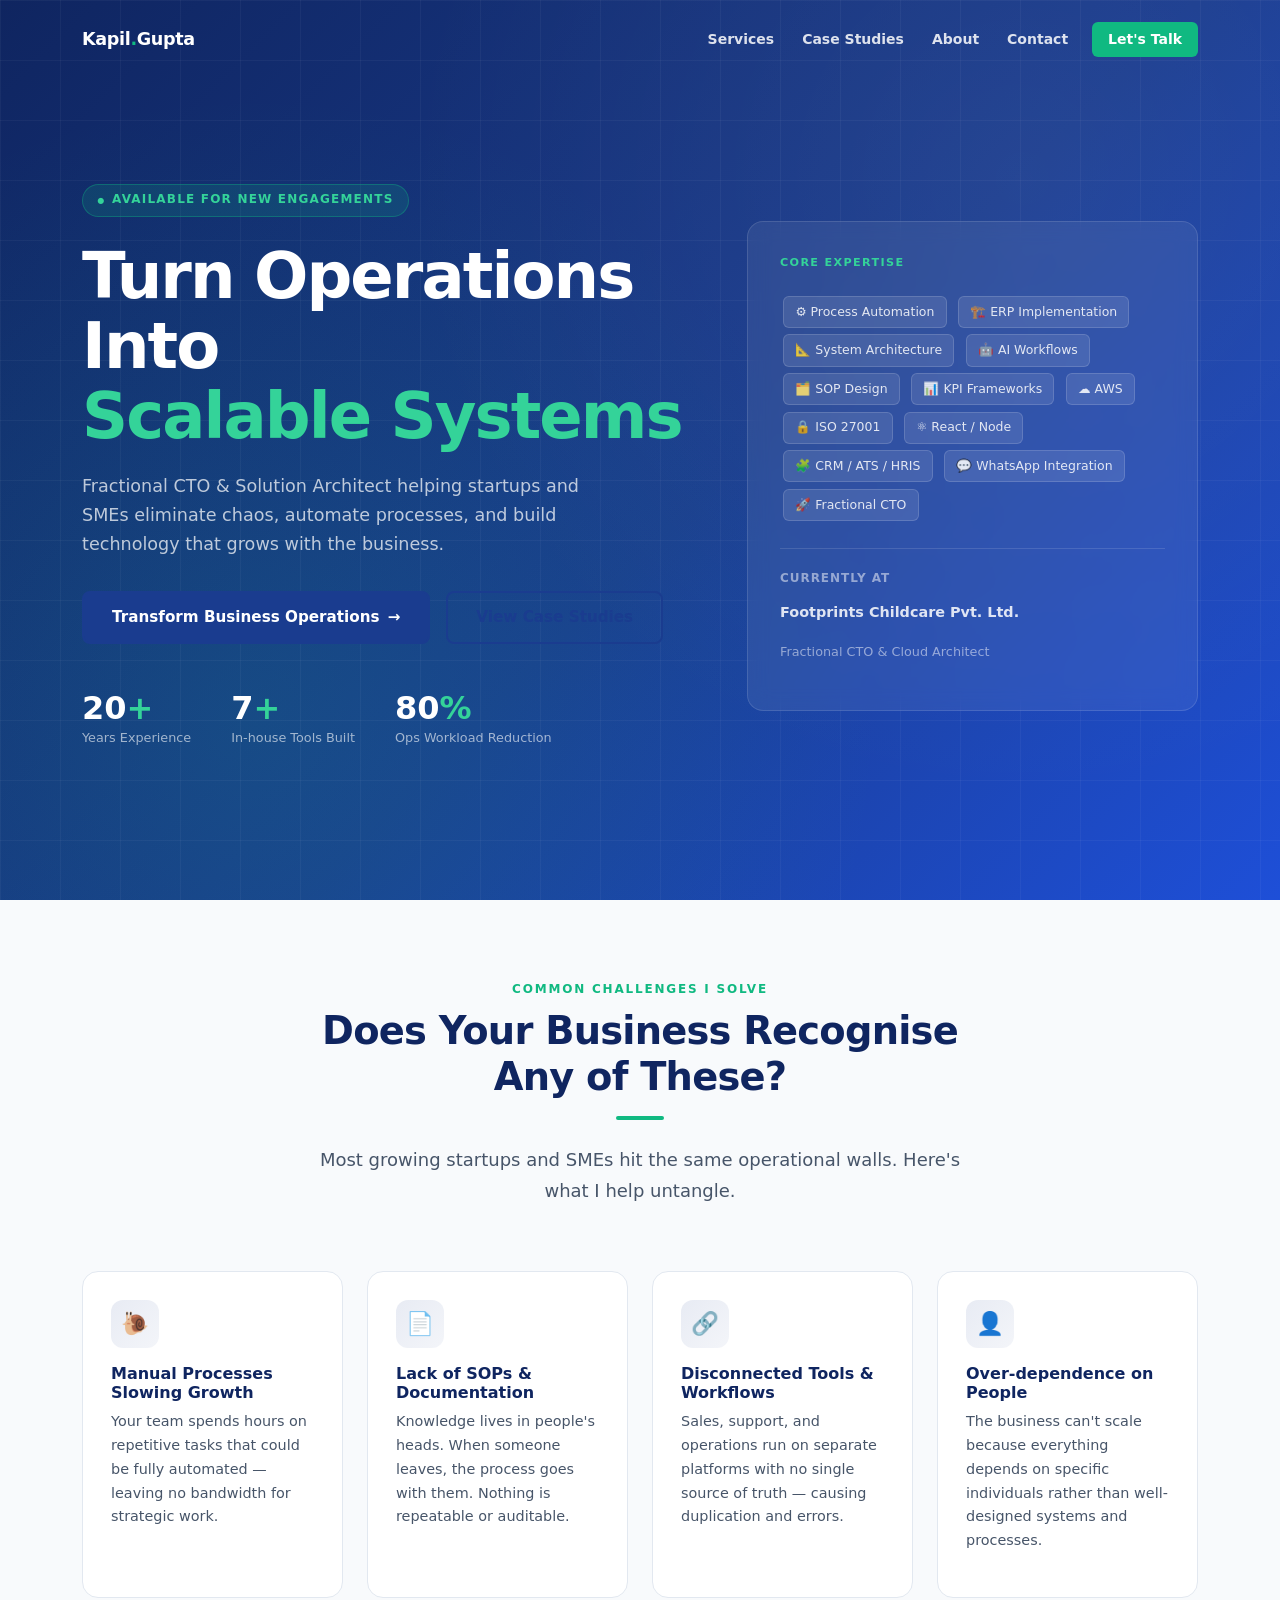
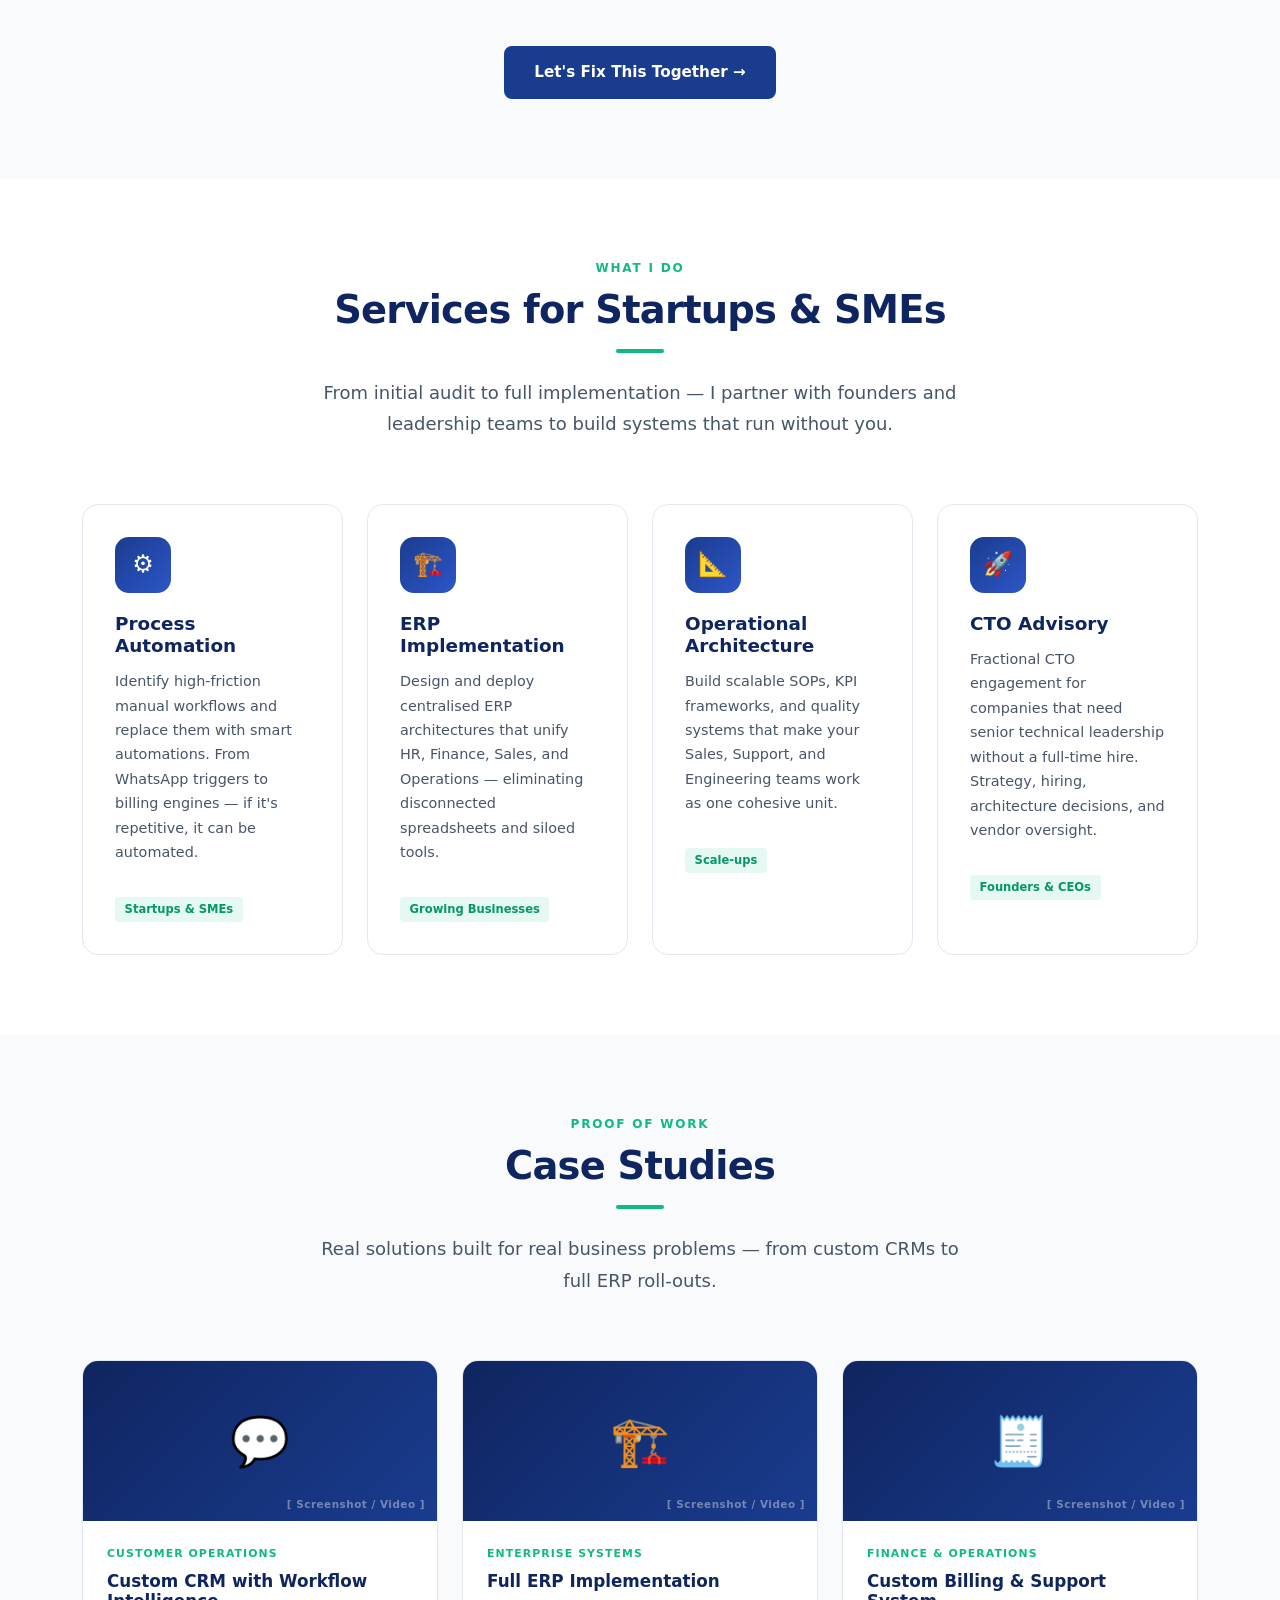
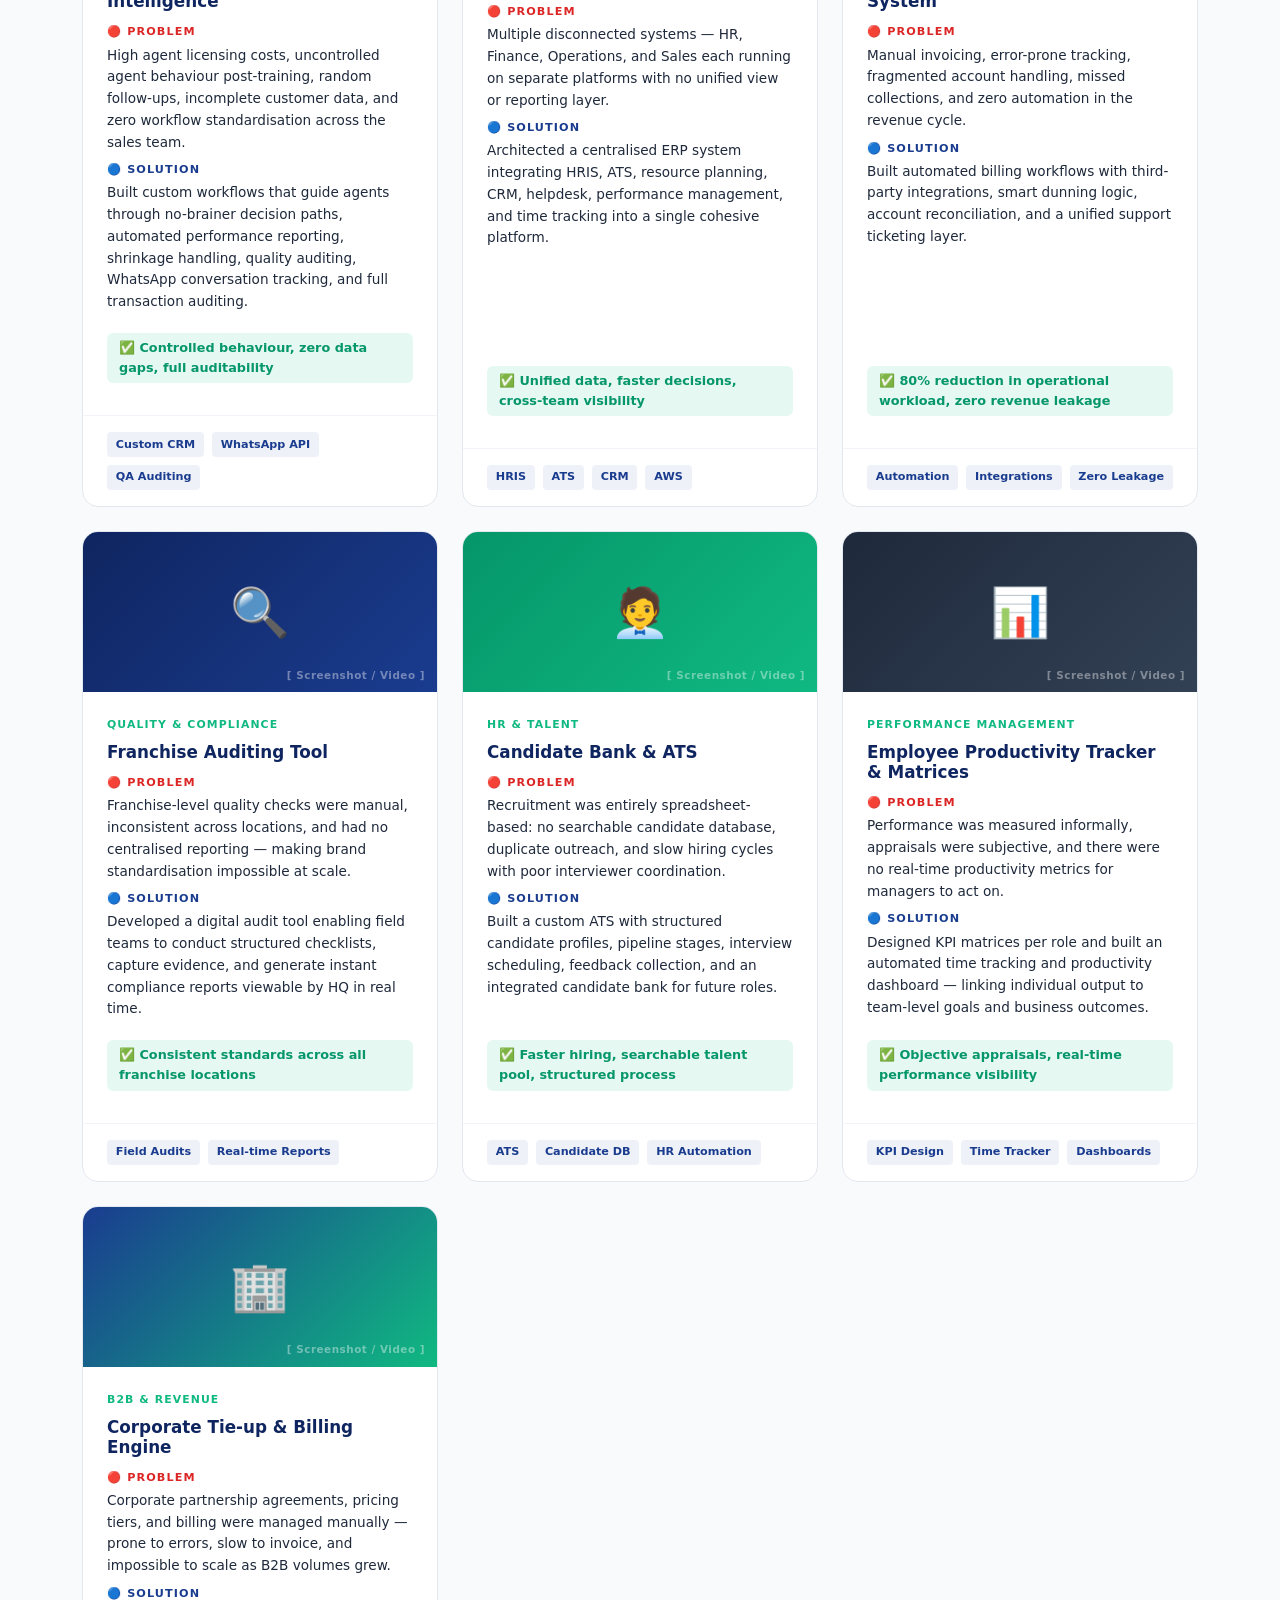
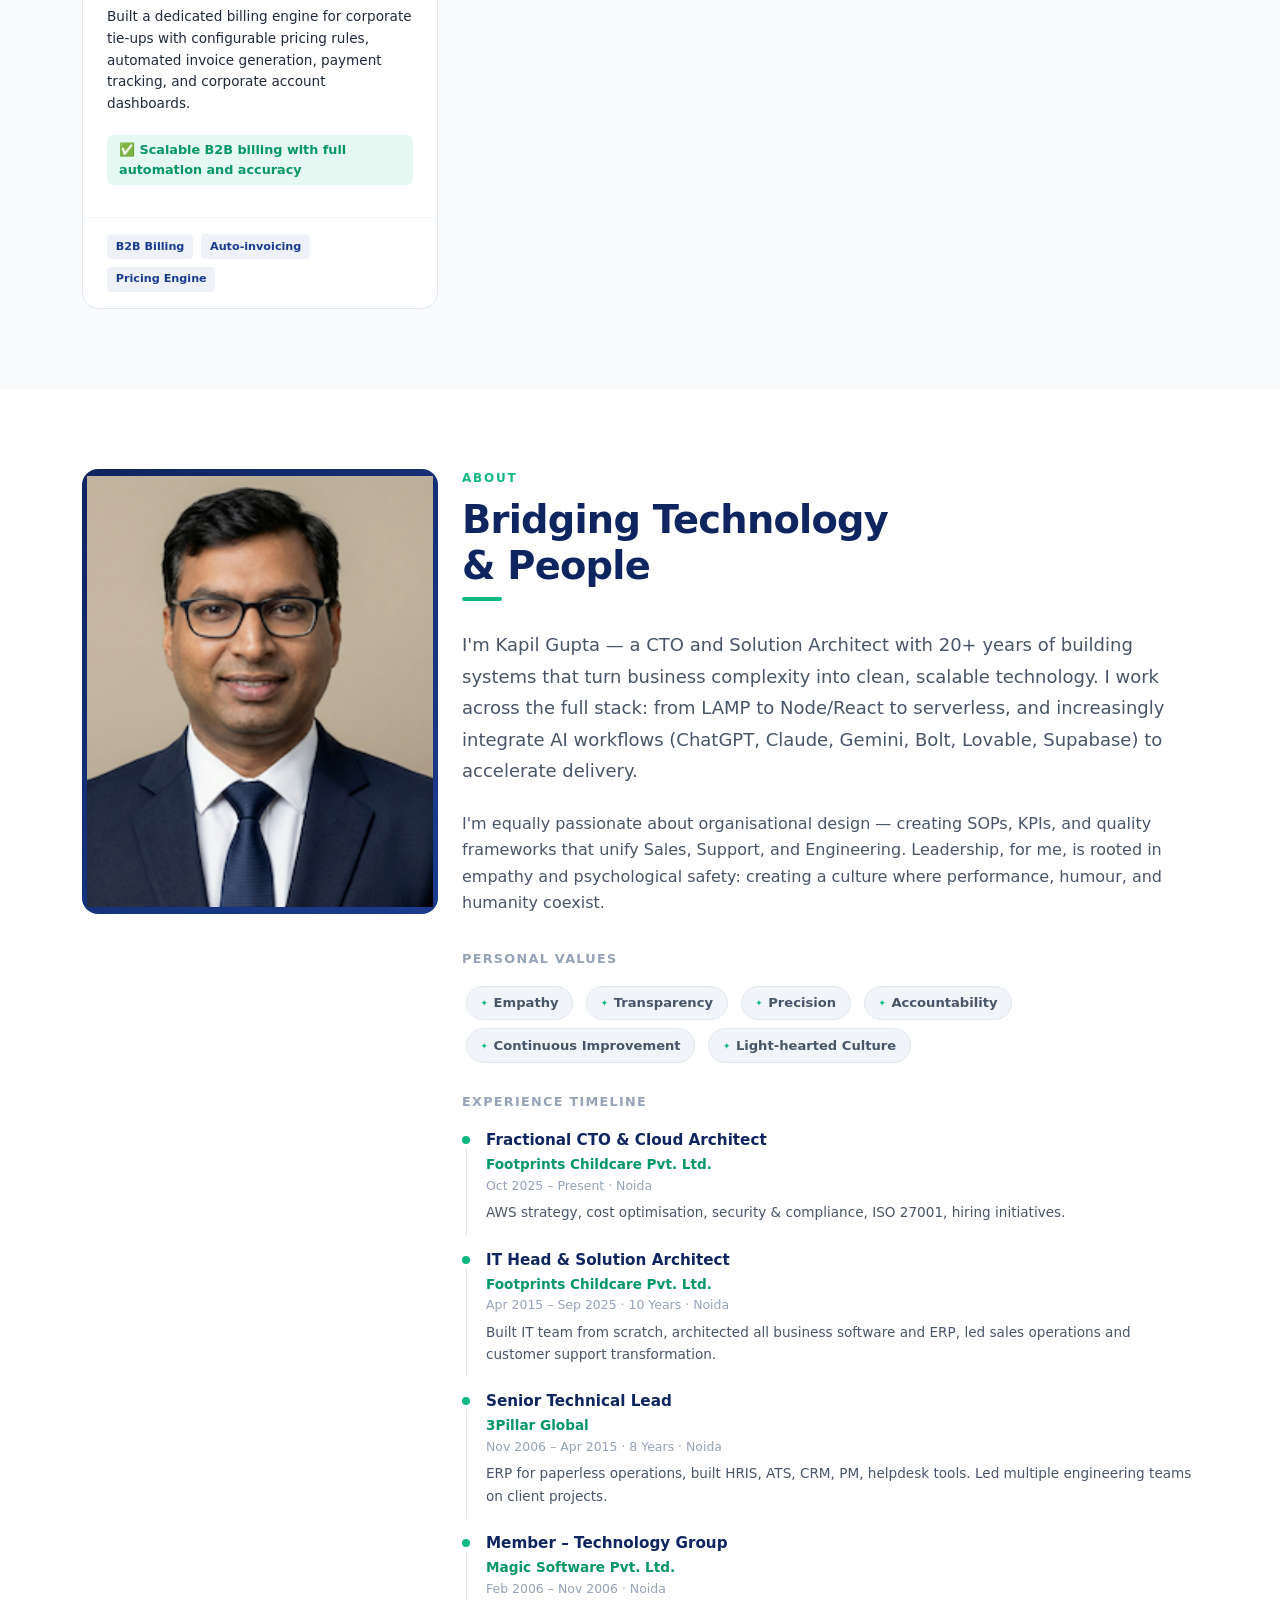
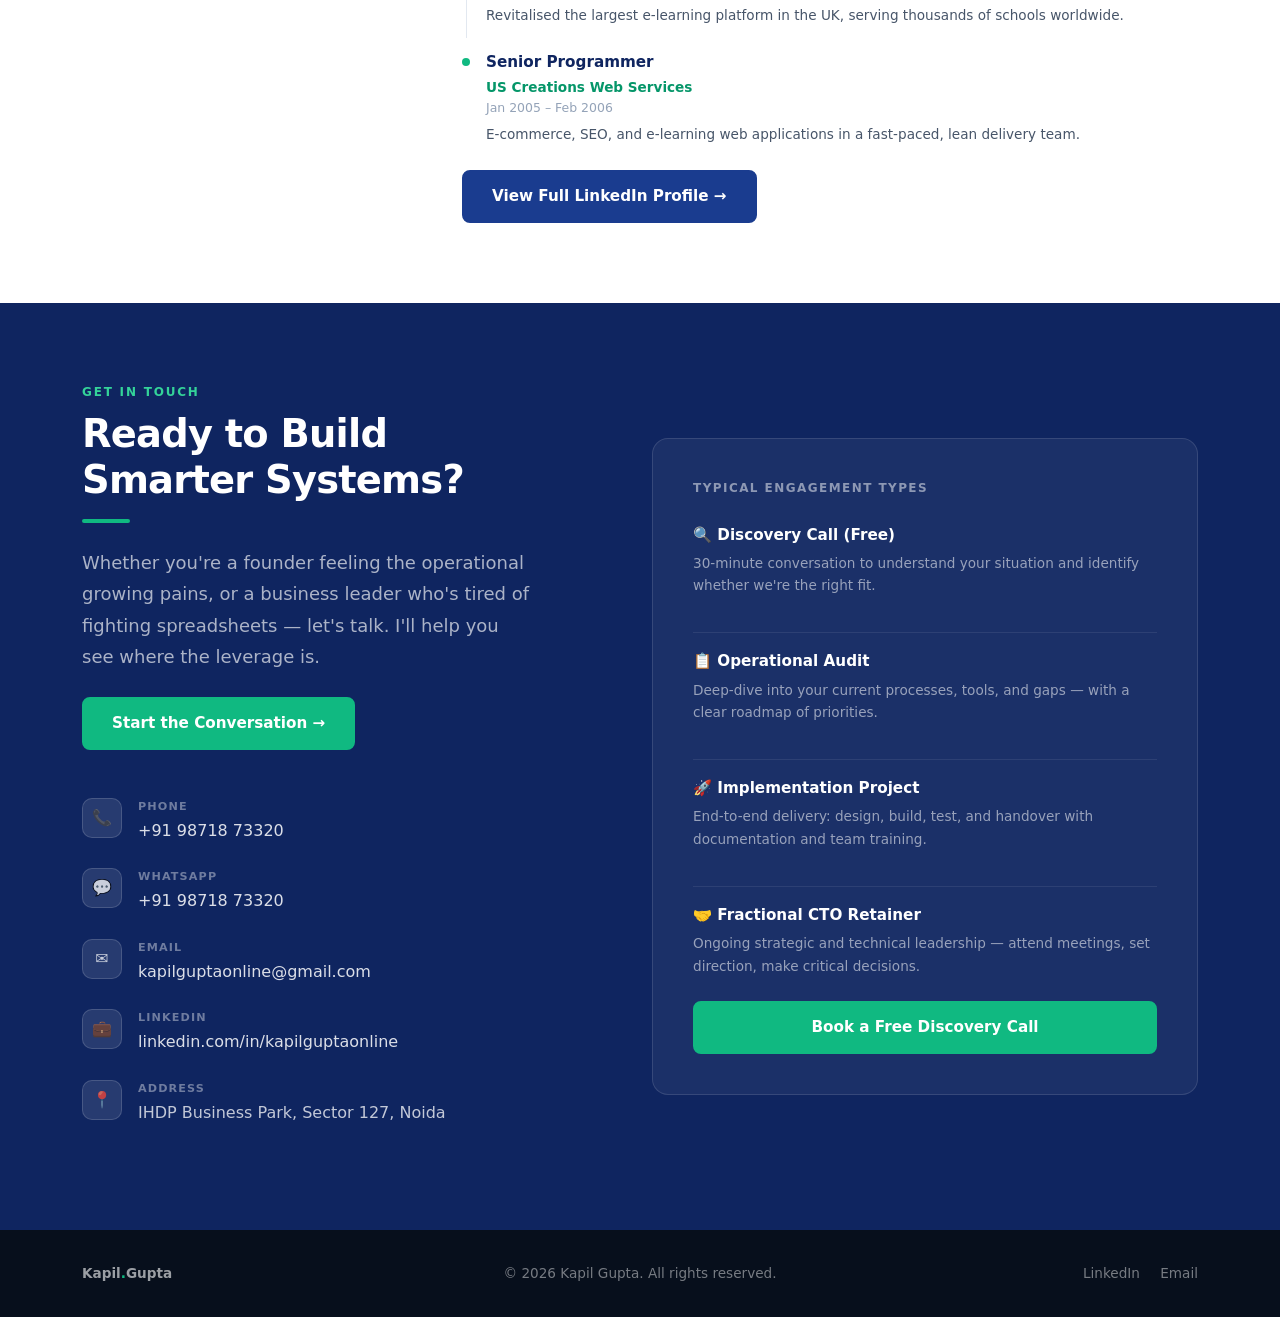
==== commit 218f9267: "updated profile page" ====
--- a/index.html
+++ b/index.html
@@ -504,8 +504,7 @@
         <!-- Photo column -->
         <div class="col-lg-4 fade-up">
           <div class="about-photo" role="img" aria-label="Kapil Gupta profile photo placeholder">
-            👤
-            <span class="about-photo-label">[ Profile Photo ]</span>
+            <img src="assets/kapil.png"  alt="Kapil Gupta Profile Photo" style="width:97%;height:97%;object-fit:cover;">
           </div>
         </div>
 
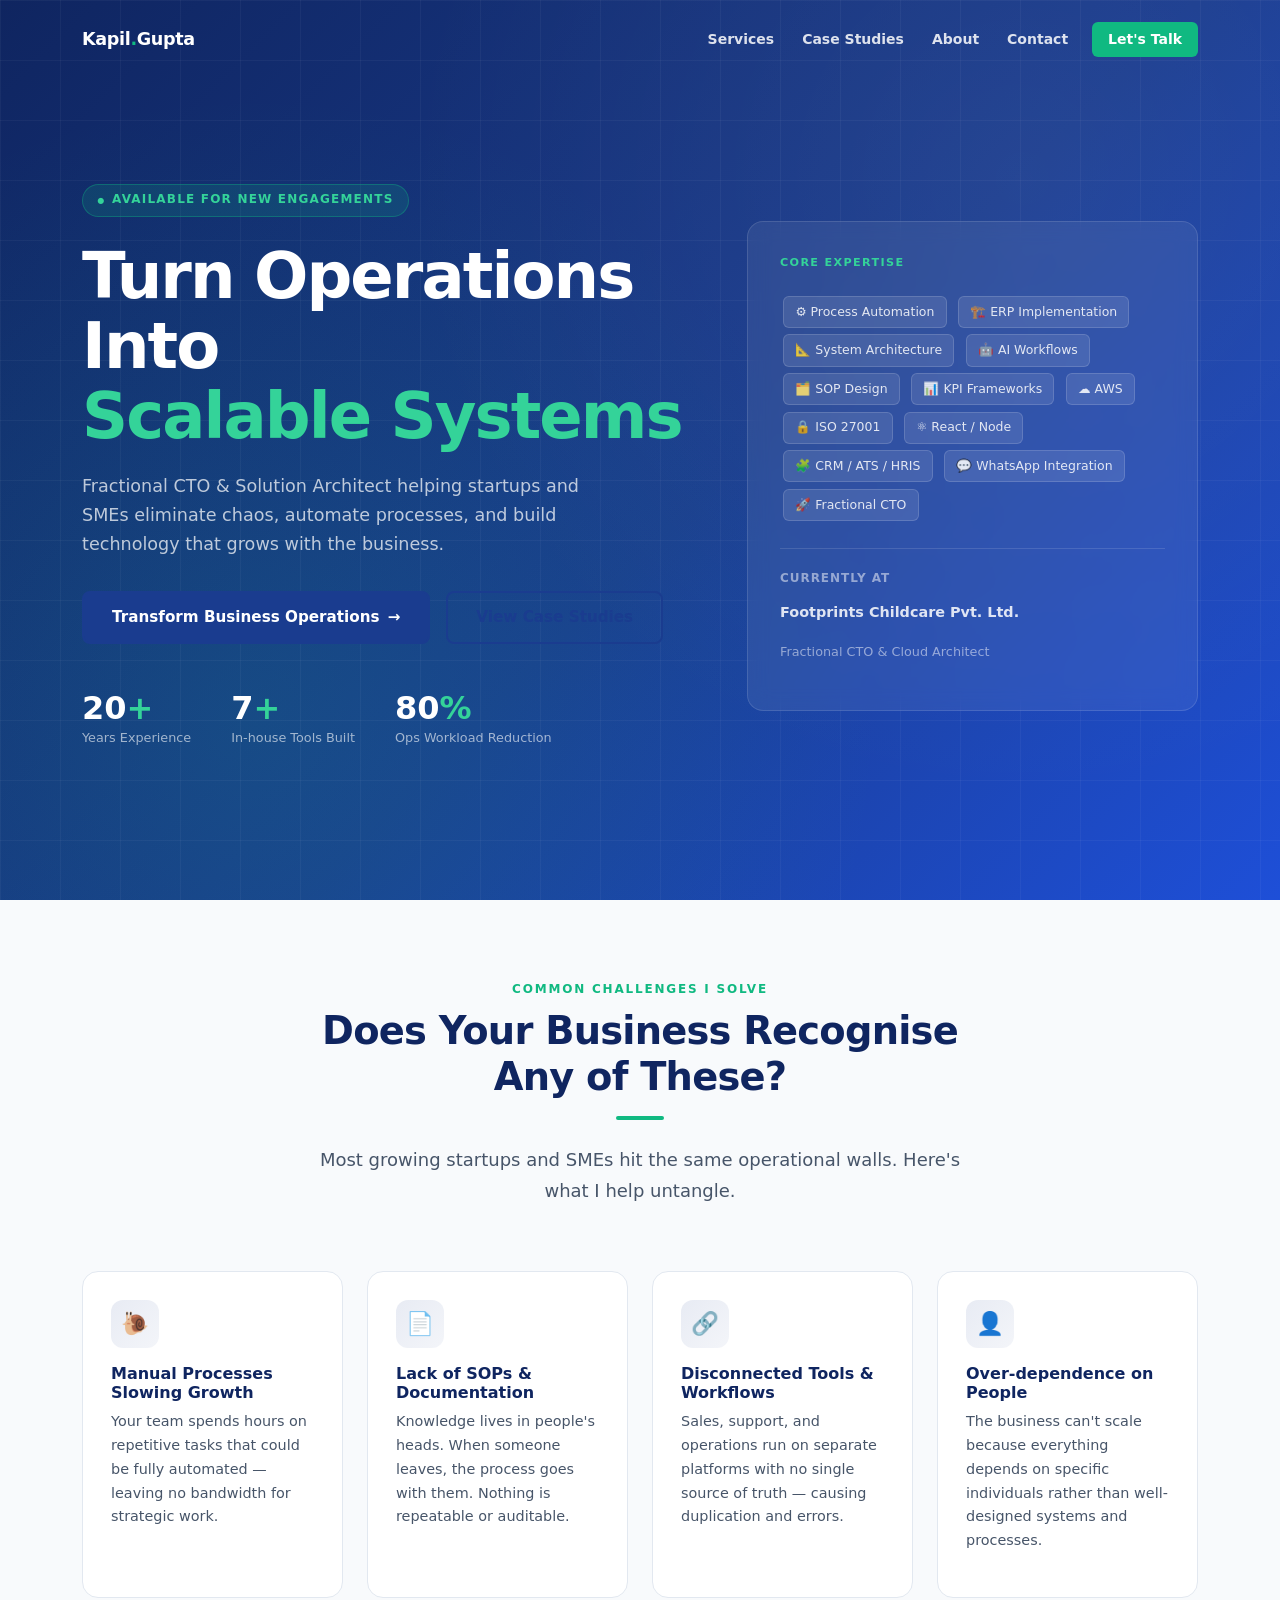
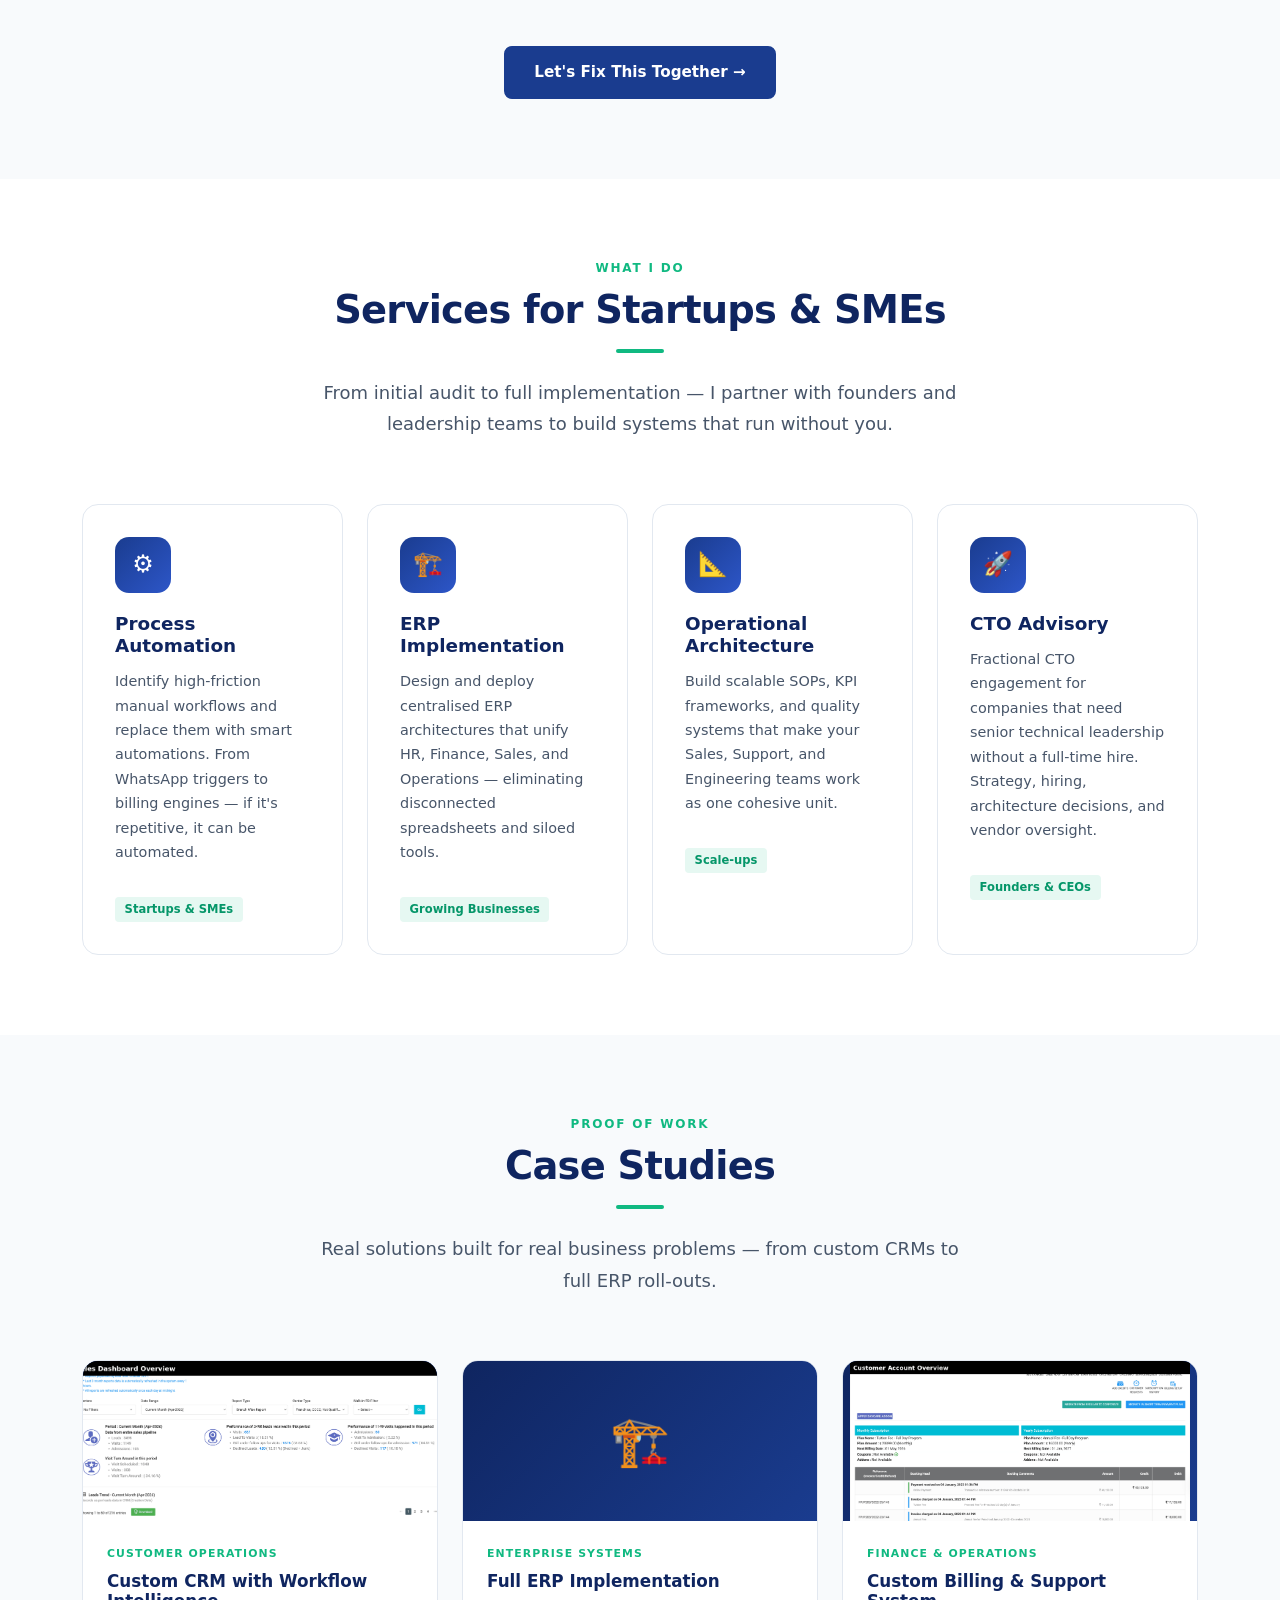
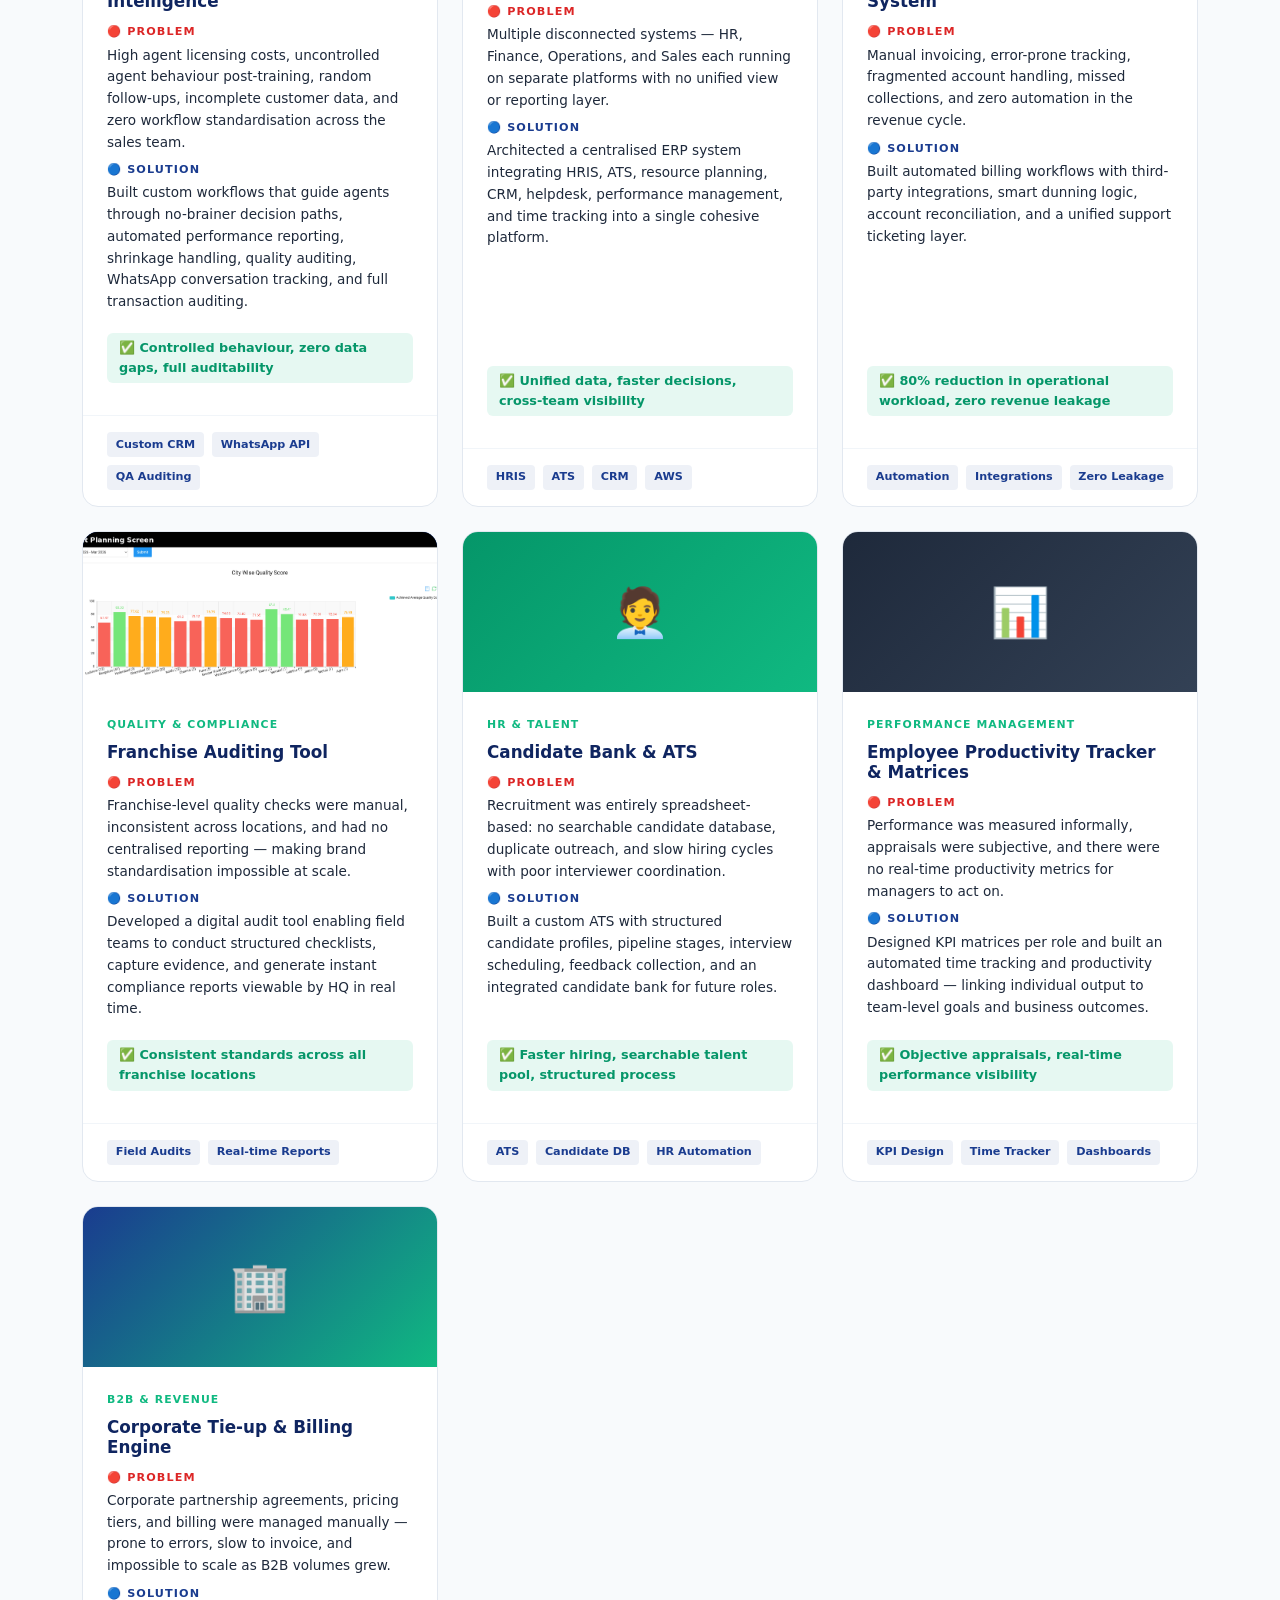
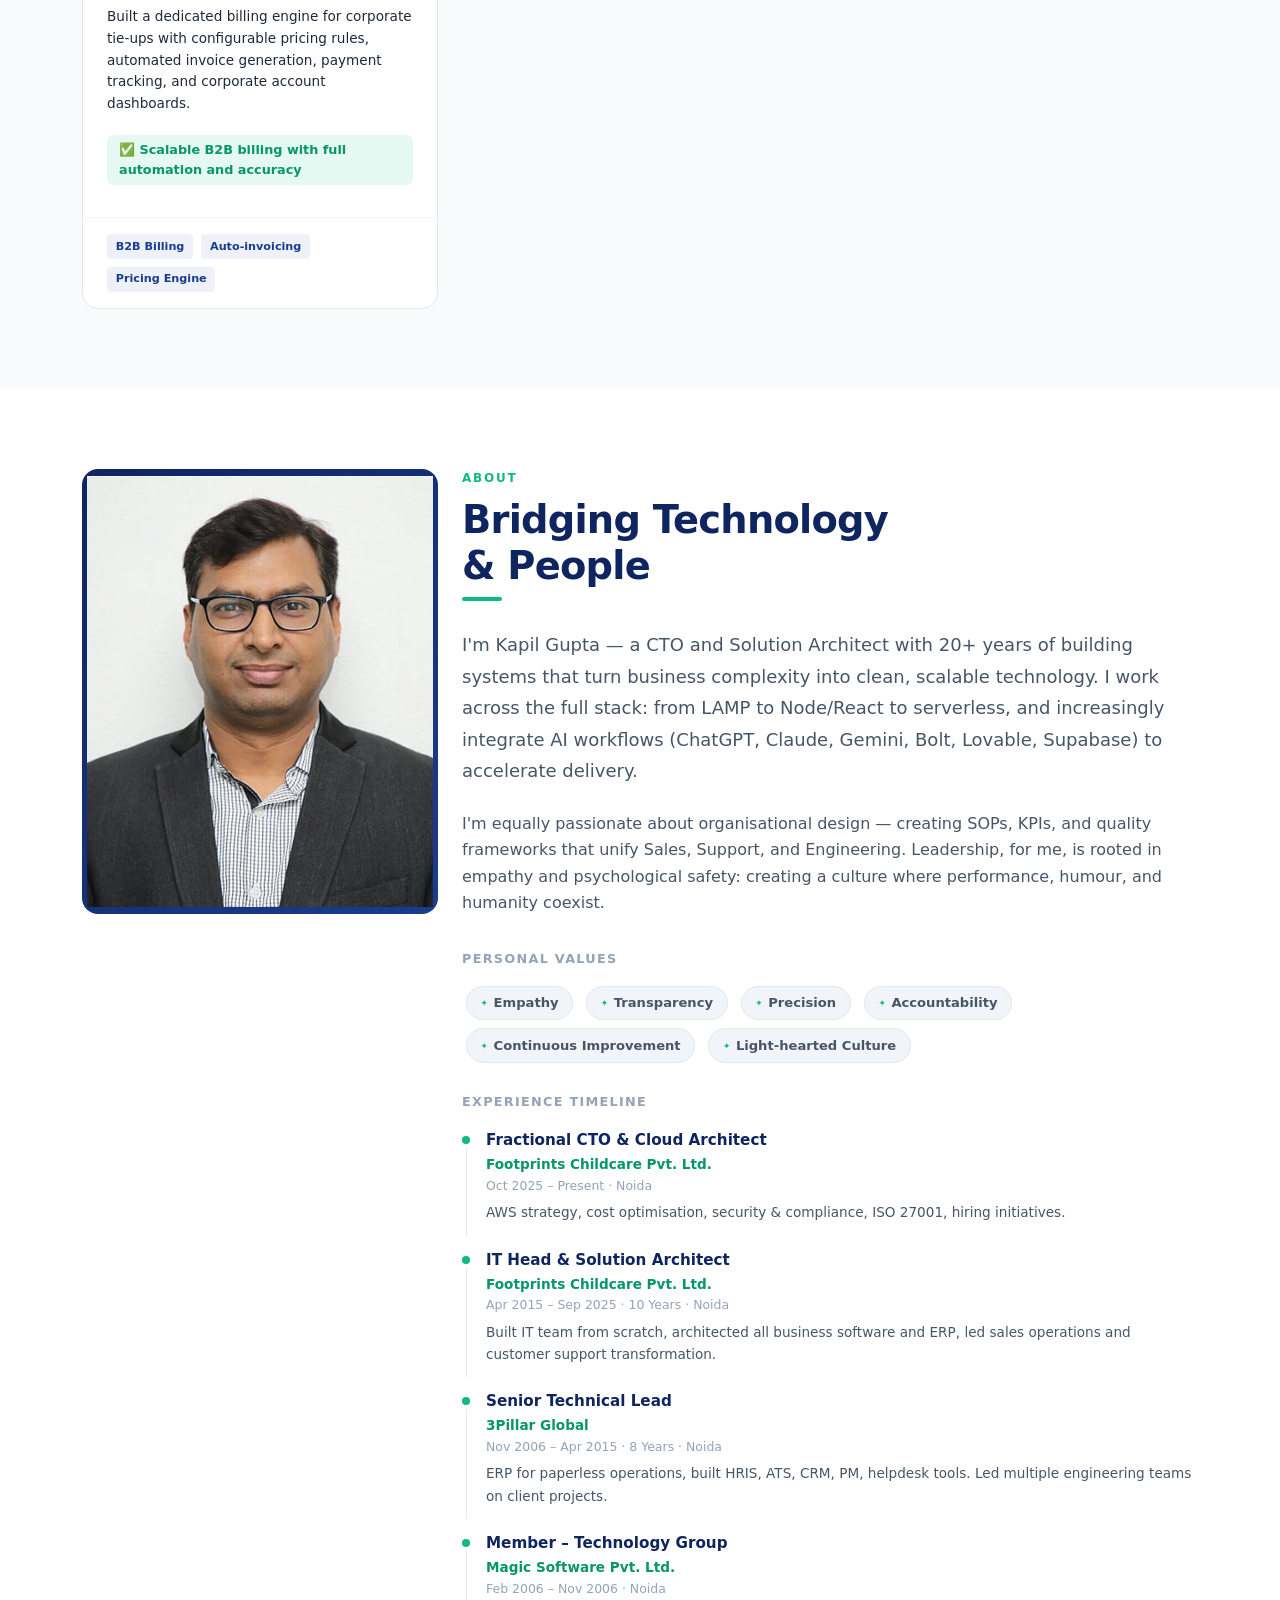
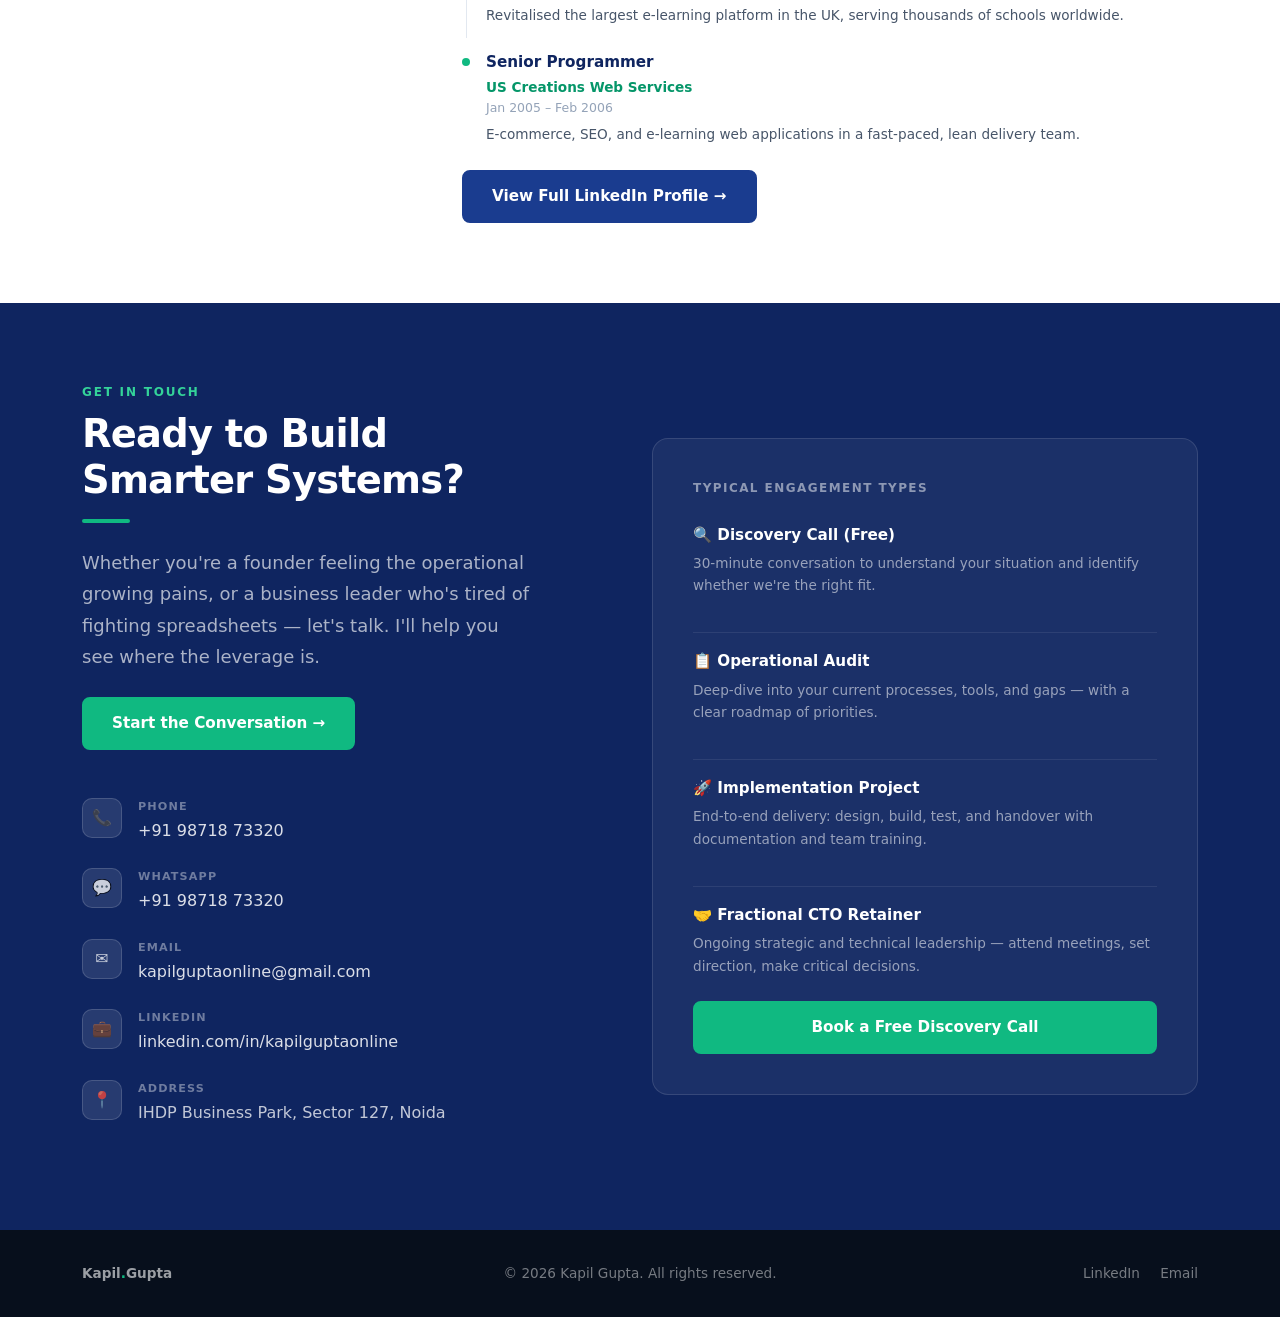
==== commit 28c97654: "added screenshots" ====
--- a/index.html
+++ b/index.html
@@ -284,8 +284,11 @@
         <div class="col-md-6 col-xl-4 fade-up">
           <article class="case-card" aria-labelledby="case-crm-title">
             <div class="case-card-media" role="img" aria-label="CRM System screenshot placeholder">
-              💬
-              <span class="case-card-media-placeholder">[ Screenshot / Video ]</span>
+              <div class="case-card-media p-0">
+  <img src="assets/case-studies/crm_slideshow.gif" 
+       alt="Custom CRM Dashboard" 
+       style="width:100%;height:100%;object-fit:cover;">
+</div>
             </div>
             <div class="case-card-body">
               <span class="case-tag">Customer Operations</span>
@@ -315,7 +318,7 @@
           <article class="case-card" aria-labelledby="case-erp-title">
             <div class="case-card-media" role="img" aria-label="ERP system screenshot placeholder">
               🏗️
-              <span class="case-card-media-placeholder">[ Screenshot / Video ]</span>
+        
             </div>
             <div class="case-card-body">
               <span class="case-tag">Enterprise Systems</span>
@@ -345,8 +348,11 @@
         <div class="col-md-6 col-xl-4 fade-up">
           <article class="case-card" aria-labelledby="case-billing-title">
             <div class="case-card-media" role="img" aria-label="Billing system screenshot placeholder">
-              🧾
-              <span class="case-card-media-placeholder">[ Screenshot / Video ]</span>
+              <div class="case-card-media p-0">
+  <img src="assets/case-studies/custom_billing_slideshow.gif" 
+       alt="Custom CRM Dashboard" 
+       style="width:100%;height:100%;object-fit:cover;">
+</div>
             </div>
             <div class="case-card-body">
               <span class="case-tag">Finance &amp; Operations</span>
@@ -375,8 +381,11 @@
         <div class="col-md-6 col-xl-4 fade-up">
           <article class="case-card" aria-labelledby="case-franchise-title">
             <div class="case-card-media" style="background:linear-gradient(135deg,#0f2560,#1a3c8f);" role="img" aria-label="Franchise audit tool screenshot placeholder">
-              🔍
-              <span class="case-card-media-placeholder">[ Screenshot / Video ]</span>
+              <div class="case-card-media p-0">
+  <img src="assets/case-studies/franchise_audit_slideshow.gif" 
+       alt="Custom CRM Dashboard" 
+       style="width:100%;height:100%;object-fit:cover;">
+</div>
             </div>
             <div class="case-card-body">
               <span class="case-tag">Quality &amp; Compliance</span>
@@ -405,7 +414,6 @@
           <article class="case-card" aria-labelledby="case-ats-title">
             <div class="case-card-media" style="background:linear-gradient(135deg,#059669,#10b981);" role="img" aria-label="ATS screenshot placeholder">
               🧑‍💼
-              <span class="case-card-media-placeholder">[ Screenshot / Video ]</span>
             </div>
             <div class="case-card-body">
               <span class="case-tag">HR &amp; Talent</span>
@@ -435,7 +443,7 @@
           <article class="case-card" aria-labelledby="case-tracker-title">
             <div class="case-card-media" style="background:linear-gradient(135deg,#1e293b,#334155);" role="img" aria-label="Productivity tracker screenshot placeholder">
               📊
-              <span class="case-card-media-placeholder">[ Screenshot / Video ]</span>
+              
             </div>
             <div class="case-card-body">
               <span class="case-tag">Performance Management</span>
@@ -465,7 +473,7 @@
           <article class="case-card" aria-labelledby="case-corp-title">
             <div class="case-card-media" style="background:linear-gradient(135deg,#1a3c8f,#10b981);" role="img" aria-label="Corporate billing engine screenshot placeholder">
               🏢
-              <span class="case-card-media-placeholder">[ Screenshot / Video ]</span>
+              
             </div>
             <div class="case-card-body">
               <span class="case-tag">B2B &amp; Revenue</span>
